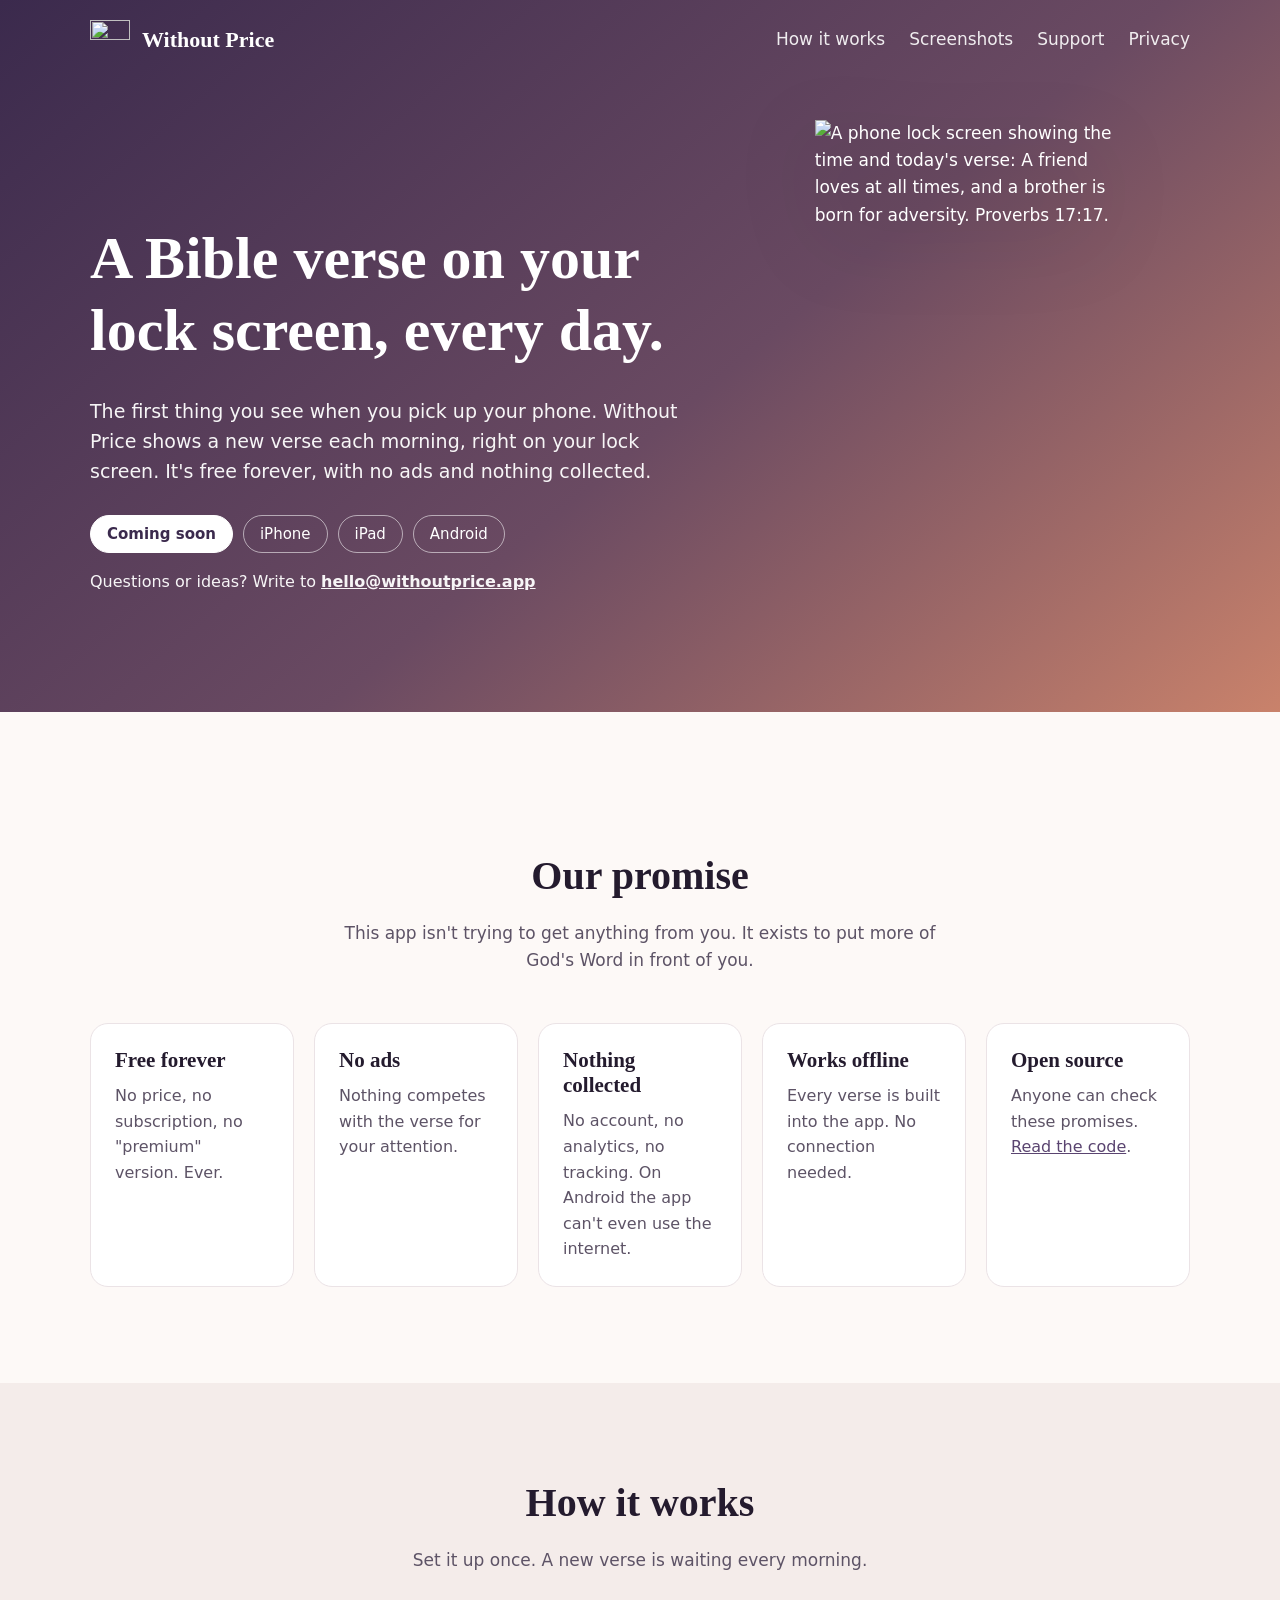
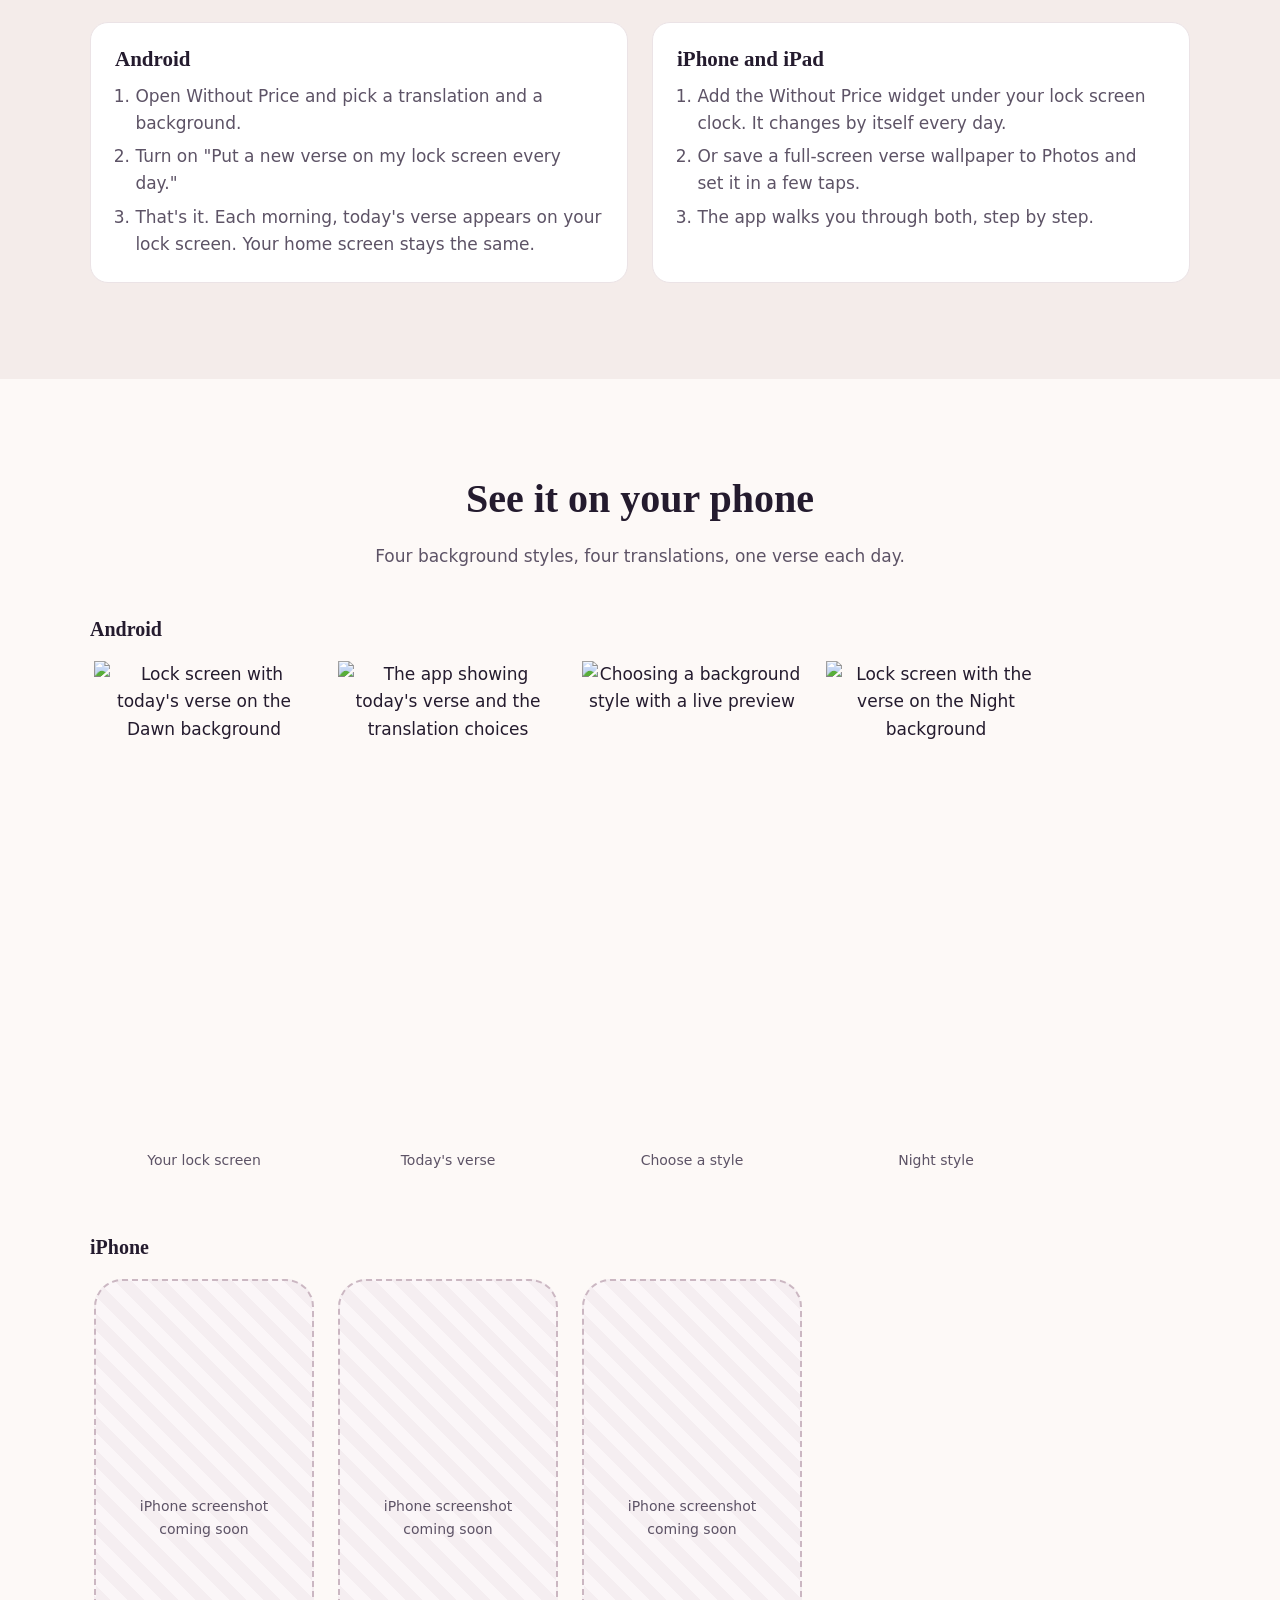
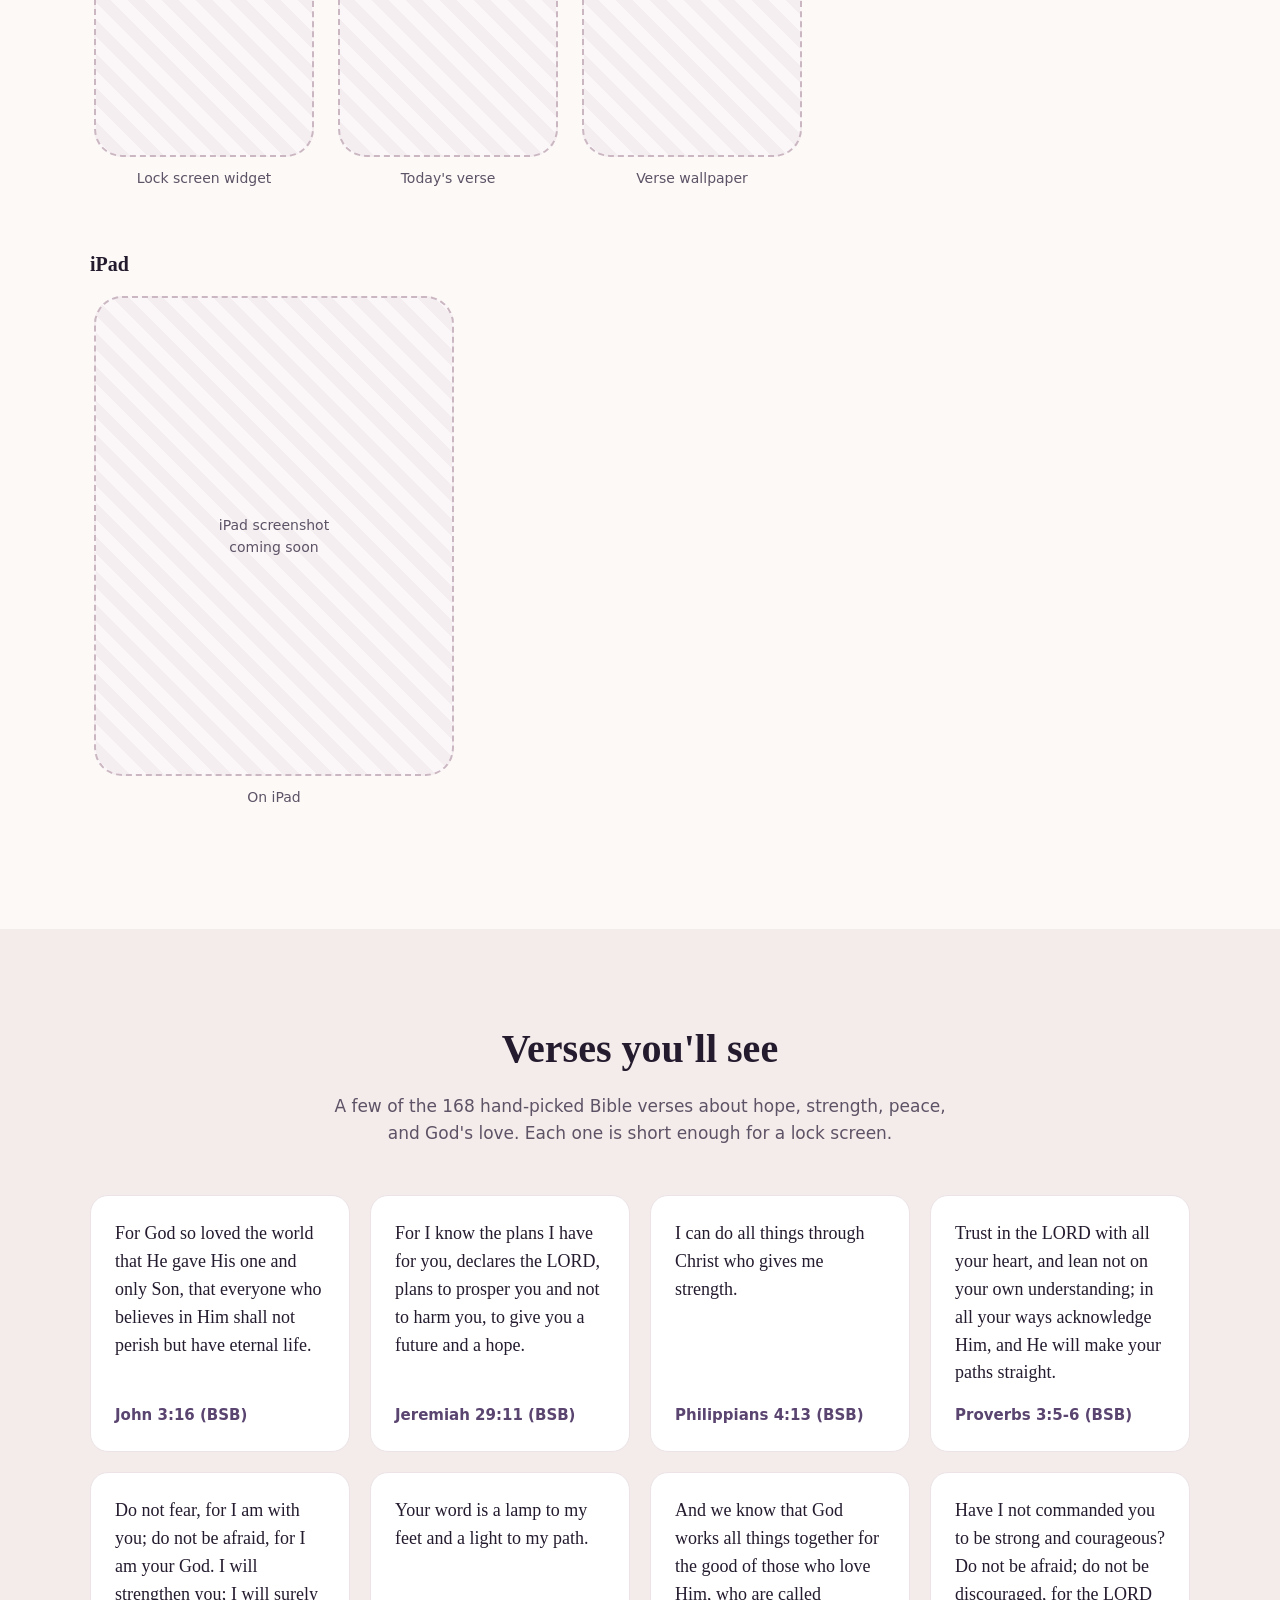
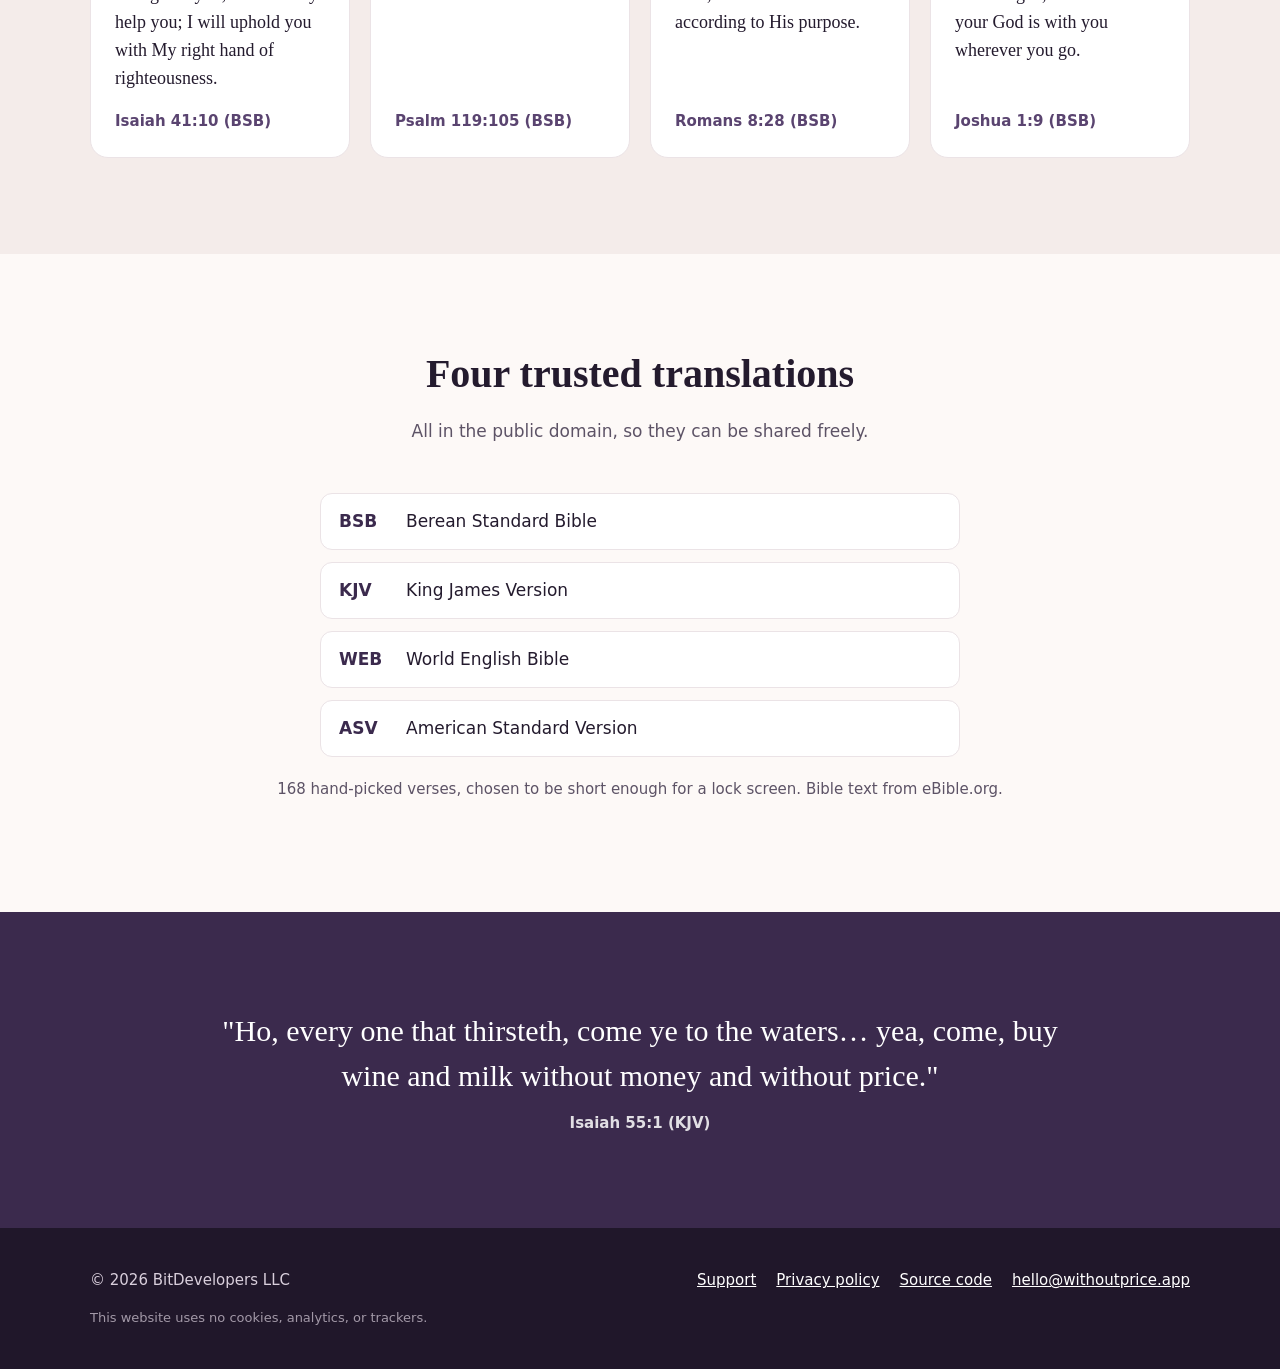
==== website/index.html @ 8daf0c1c "Improve website SEO - Search-focused titles and descriptions, Open Graph and Twitter tags on every p" ====
<!doctype html>
<html lang="en">
<head>
  <meta charset="utf-8">
  <meta name="viewport" content="width=device-width, initial-scale=1">
  <title>Daily Bible Verse on Your Lock Screen | Without Price</title>
  <meta name="description" content="A new Bible verse on your iPhone, iPad or Android lock screen every day. Verse widget and wallpaper in KJV, BSB, WEB and ASV. Free, no ads, no tracking.">
  <link rel="canonical" href="https://withoutprice.app/">
  <meta name="theme-color" content="#3b2a4d">

  <!-- Link previews in messages and social media -->
  <meta property="og:type" content="website">
  <meta property="og:site_name" content="Without Price">
  <meta property="og:locale" content="en_US">
  <meta property="og:url" content="https://withoutprice.app/">
  <meta property="og:title" content="Without Price: a daily Bible verse on your lock screen">
  <meta property="og:description" content="A Bible verse on your lock screen, every day. Free forever. No ads. Nothing collected. Coming soon to iPhone, iPad and Android.">
  <meta property="og:image" content="https://withoutprice.app/assets/img/social-card.png">
  <meta property="og:image:width" content="1200">
  <meta property="og:image:height" content="630">
  <meta name="twitter:card" content="summary_large_image">
  <meta name="twitter:title" content="Without Price: a daily Bible verse on your lock screen">
  <meta name="twitter:description" content="A new Bible verse on your lock screen every day. Free forever, no ads, nothing collected. Coming soon to iPhone, iPad and Android.">
  <meta name="twitter:image" content="https://withoutprice.app/assets/img/social-card.png">

  <link rel="icon" href="assets/img/favicon.ico" sizes="any">
  <link rel="icon" href="assets/img/favicon-32.png" type="image/png" sizes="32x32">
  <link rel="apple-touch-icon" href="assets/img/apple-touch-icon.png">
  <link rel="stylesheet" href="assets/css/style.css">
  <!-- Structured data for search engines. It is data, not code, so the strict CSP allows it. -->
  <script type="application/ld+json">
[
  {
    "@context": "https://schema.org",
    "@type": "MobileApplication",
    "name": "Without Price",
    "alternateName": "Without Price: Daily Bible Verse Lock Screen",
    "url": "https://withoutprice.app/",
    "description": "Without Price puts a new Bible verse on your lock screen every day: a lock screen widget on iPhone and iPad, and an automatic daily lock screen wallpaper on Android. Four public-domain translations (BSB, KJV, WEB, ASV). Free forever, with no ads and no data collected.",
    "applicationCategory": "LifestyleApplication",
    "operatingSystem": "iOS 17, iPadOS 17, Android 7.0 or later",
    "inLanguage": "en",
    "isAccessibleForFree": true,
    "offers": {
      "@type": "Offer",
      "price": "0",
      "priceCurrency": "USD"
    },
    "image": "https://withoutprice.app/assets/img/icon-512.png",
    "screenshot": [
      "https://withoutprice.app/assets/img/android-lock-screen.png",
      "https://withoutprice.app/assets/img/android-home.png",
      "https://withoutprice.app/assets/img/android-styles.png",
      "https://withoutprice.app/assets/img/android-lock-screen-night.png"
    ],
    "publisher": {
      "@type": "Organization",
      "name": "BitDevelopers LLC",
      "url": "https://bitdevelopers.com"
    },
    "license": "https://www.gnu.org/licenses/gpl-3.0.html"
  },
  {
    "@context": "https://schema.org",
    "@type": "WebSite",
    "name": "Without Price",
    "url": "https://withoutprice.app/",
    "publisher": {
      "@type": "Organization",
      "name": "BitDevelopers LLC",
      "url": "https://bitdevelopers.com",
      "email": "hello@withoutprice.app",
      "logo": "https://withoutprice.app/assets/img/icon-512.png"
    }
  }
]
  </script>
</head>
<body>
  <a class="skip-link" href="#main">Skip to content</a>

  <header class="site-header">
    <div class="container">
      <a class="brand" href="./">
        <img src="assets/img/logo-white.png" alt="" width="40" height="40">
        Without Price
      </a>
      <nav class="site-nav" aria-label="Main">
        <a href="#how">How it works</a>
        <a href="#screens">Screenshots</a>
        <a href="support.html">Support</a>
        <a href="privacy.html">Privacy</a>
      </nav>
    </div>
  </header>

  <main id="main">
    <section class="hero" aria-labelledby="hero-title">
      <div class="container">
        <div>
          <h1 id="hero-title">A Bible verse on your lock screen, every day.</h1>
          <p>
            The first thing you see when you pick up your phone. Without Price shows a new verse
            each morning, right on your lock screen. It's free forever, with no ads and nothing collected.
          </p>
          <ul class="coming-soon" aria-label="Availability">
            <li>Coming soon</li>
            <li>iPhone</li>
            <li>iPad</li>
            <li>Android</li>
          </ul>
          <p class="notify">
            Questions or ideas? Write to <a href="mailto:hello@withoutprice.app">hello@withoutprice.app</a>
          </p>
        </div>
        <img class="hero-phone" src="assets/img/android-lock-screen.png" width="414" height="900"
             alt="A phone lock screen showing the time and today's verse: A friend loves at all times, and a brother is born for adversity. Proverbs 17:17.">
      </div>
    </section>

    <section class="promise" aria-labelledby="promise-title">
      <div class="container">
        <div class="section-title">
          <h2 id="promise-title">Our promise</h2>
          <p>This app isn't trying to get anything from you. It exists to put more of God's Word in front of you.</p>
        </div>
        <div class="cards">
          <div class="card">
            <h3>Free forever</h3>
            <p>No price, no subscription, no "premium" version. Ever.</p>
          </div>
          <div class="card">
            <h3>No ads</h3>
            <p>Nothing competes with the verse for your attention.</p>
          </div>
          <div class="card">
            <h3>Nothing collected</h3>
            <p>No account, no analytics, no tracking. On Android the app can't even use the internet.</p>
          </div>
          <div class="card">
            <h3>Works offline</h3>
            <p>Every verse is built into the app. No connection needed.</p>
          </div>
          <div class="card">
            <h3>Open source</h3>
            <p>Anyone can check these promises. <a href="https://github.com/BitDevelopersLLC/BibleVerseMobileApp">Read the code</a>.</p>
          </div>
        </div>
      </div>
    </section>

    <section class="how" id="how" aria-labelledby="how-title">
      <div class="container">
        <div class="section-title">
          <h2 id="how-title">How it works</h2>
          <p>Set it up once. A new verse is waiting every morning.</p>
        </div>
        <div class="columns">
          <div class="card">
            <h3>Android</h3>
            <ol>
              <li>Open Without Price and pick a translation and a background.</li>
              <li>Turn on "Put a new verse on my lock screen every day."</li>
              <li>That's it. Each morning, today's verse appears on your lock screen. Your home screen stays the same.</li>
            </ol>
          </div>
          <div class="card">
            <h3>iPhone and iPad</h3>
            <ol>
              <li>Add the Without Price widget under your lock screen clock. It changes by itself every day.</li>
              <li>Or save a full-screen verse wallpaper to Photos and set it in a few taps.</li>
              <li>The app walks you through both, step by step.</li>
            </ol>
          </div>
        </div>
      </div>
    </section>

    <section id="screens" aria-labelledby="screens-title">
      <div class="container">
        <div class="section-title">
          <h2 id="screens-title">See it on your phone</h2>
          <p>Four background styles, four translations, one verse each day.</p>
        </div>

        <p class="platform-label">Android</p>
        <div class="gallery">
          <figure>
            <img src="assets/img/android-lock-screen.png" width="414" height="900" loading="lazy"
                 alt="Lock screen with today's verse on the Dawn background">
            <figcaption>Your lock screen</figcaption>
          </figure>
          <figure>
            <img src="assets/img/android-home.png" width="414" height="900" loading="lazy"
                 alt="The app showing today's verse and the translation choices">
            <figcaption>Today's verse</figcaption>
          </figure>
          <figure>
            <img src="assets/img/android-styles.png" width="414" height="900" loading="lazy"
                 alt="Choosing a background style with a live preview">
            <figcaption>Choose a style</figcaption>
          </figure>
          <figure>
            <img src="assets/img/android-lock-screen-night.png" width="414" height="900" loading="lazy"
                 alt="Lock screen with the verse on the Night background">
            <figcaption>Night style</figcaption>
          </figure>
        </div>

        <p class="platform-label">iPhone</p>
        <div class="gallery">
          <!-- Replace with: <img src="assets/img/iphone-lock-widget.png" alt="iPhone lock screen with the Without Price widget under the clock" loading="lazy"> -->
          <figure>
            <div class="placeholder phone">iPhone screenshot<br>coming soon</div>
            <figcaption>Lock screen widget</figcaption>
          </figure>
          <!-- Replace with: <img src="assets/img/iphone-home.png" alt="The app on iPhone showing today's verse" loading="lazy"> -->
          <figure>
            <div class="placeholder phone">iPhone screenshot<br>coming soon</div>
            <figcaption>Today's verse</figcaption>
          </figure>
          <!-- Replace with: <img src="assets/img/iphone-wallpaper.png" alt="iPhone lock screen with a full-screen verse wallpaper" loading="lazy"> -->
          <figure>
            <div class="placeholder phone">iPhone screenshot<br>coming soon</div>
            <figcaption>Verse wallpaper</figcaption>
          </figure>
        </div>

        <p class="platform-label">iPad</p>
        <div class="gallery">
          <!-- Replace with: <img src="assets/img/ipad-lock-screen.png" alt="iPad lock screen with today's verse" loading="lazy"> -->
          <figure>
            <div class="placeholder tablet">iPad screenshot<br>coming soon</div>
            <figcaption>On iPad</figcaption>
          </figure>
        </div>
      </div>
    </section>

    <section class="samples" aria-labelledby="samples-title">
      <div class="container">
        <div class="section-title">
          <h2 id="samples-title">Verses you'll see</h2>
          <p>A few of the 168 hand-picked Bible verses about hope, strength, peace, and God's love. Each one is short enough for a lock screen.</p>
        </div>
        <div class="verse-grid">
          <figure class="verse-card">
            <blockquote>For God so loved the world that He gave His one and only Son, that everyone who believes in Him shall not perish but have eternal life.</blockquote>
            <figcaption>John 3:16 (BSB)</figcaption>
          </figure>
          <figure class="verse-card">
            <blockquote>For I know the plans I have for you, declares the LORD, plans to prosper you and not to harm you, to give you a future and a hope.</blockquote>
            <figcaption>Jeremiah 29:11 (BSB)</figcaption>
          </figure>
          <figure class="verse-card">
            <blockquote>I can do all things through Christ who gives me strength.</blockquote>
            <figcaption>Philippians 4:13 (BSB)</figcaption>
          </figure>
          <figure class="verse-card">
            <blockquote>Trust in the LORD with all your heart, and lean not on your own understanding; in all your ways acknowledge Him, and He will make your paths straight.</blockquote>
            <figcaption>Proverbs 3:5-6 (BSB)</figcaption>
          </figure>
          <figure class="verse-card">
            <blockquote>Do not fear, for I am with you; do not be afraid, for I am your God. I will strengthen you; I will surely help you; I will uphold you with My right hand of righteousness.</blockquote>
            <figcaption>Isaiah 41:10 (BSB)</figcaption>
          </figure>
          <figure class="verse-card">
            <blockquote>Your word is a lamp to my feet and a light to my path.</blockquote>
            <figcaption>Psalm 119:105 (BSB)</figcaption>
          </figure>
          <figure class="verse-card">
            <blockquote>And we know that God works all things together for the good of those who love Him, who are called according to His purpose.</blockquote>
            <figcaption>Romans 8:28 (BSB)</figcaption>
          </figure>
          <figure class="verse-card">
            <blockquote>Have I not commanded you to be strong and courageous? Do not be afraid; do not be discouraged, for the LORD your God is with you wherever you go.</blockquote>
            <figcaption>Joshua 1:9 (BSB)</figcaption>
          </figure>
        </div>
      </div>
    </section>

    <section class="translations" aria-labelledby="translations-title">
      <div class="container">
        <div class="section-title">
          <h2 id="translations-title">Four trusted translations</h2>
          <p>All in the public domain, so they can be shared freely.</p>
        </div>
        <ul>
          <li><span class="code">BSB</span> Berean Standard Bible</li>
          <li><span class="code">KJV</span> King James Version</li>
          <li><span class="code">WEB</span> World English Bible</li>
          <li><span class="code">ASV</span> American Standard Version</li>
        </ul>
        <p class="note">168 hand-picked verses, chosen to be short enough for a lock screen. Bible text from eBible.org.</p>
      </div>
    </section>

    <section class="verse" aria-label="Isaiah 55:1">
      <div class="container">
        <blockquote>
          "Ho, every one that thirsteth, come ye to the waters&hellip; yea, come, buy wine and milk
          without money and without price."
          <cite>Isaiah 55:1 (KJV)</cite>
        </blockquote>
      </div>
    </section>
  </main>

  <footer class="site-footer">
    <div class="container">
      <span>&copy; 2026 BitDevelopers LLC</span>
      <nav aria-label="Footer">
        <a href="support.html">Support</a>
        <a href="privacy.html">Privacy policy</a>
        <a href="https://github.com/BitDevelopersLLC/BibleVerseMobileApp">Source code</a>
        <a href="mailto:hello@withoutprice.app">hello@withoutprice.app</a>
      </nav>
      <p class="small">This website uses no cookies, analytics, or trackers.</p>
    </div>
  </footer>
</body>
</html>
---- website/assets/css/style.css ----
/* Without Price website. No external fonts, scripts, cookies, or trackers. */

:root {
  --purple: #3b2a4d;
  --purple-soft: #5a4470;
  --peach: #c9826b;
  --ink: #241b2e;
  --muted: #5d5366;
  --paper: #fdf9f7;
  --card: #ffffff;
  --line: #ebe3e6;
  --serif: Georgia, "Times New Roman", serif;
  --sans: system-ui, -apple-system, "Segoe UI", Roboto, "Helvetica Neue", Arial, sans-serif;
  --radius: 18px;
  --max: 1100px;
}

*,
*::before,
*::after {
  box-sizing: border-box;
}

html {
  scroll-behavior: smooth;
}

body {
  margin: 0;
  background: var(--paper);
  color: var(--ink);
  font: 17px/1.6 var(--sans);
  -webkit-font-smoothing: antialiased;
}

img {
  max-width: 100%;
  height: auto;
  display: block;
}

a {
  color: var(--purple-soft);
}

h1,
h2,
h3 {
  font-family: var(--serif);
  line-height: 1.2;
  margin: 0 0 0.5em;
}

.container {
  width: min(100% - 32px, var(--max));
  margin-inline: auto;
}

.skip-link {
  position: absolute;
  left: -999px;
}

.skip-link:focus {
  left: 16px;
  top: 16px;
  background: #fff;
  padding: 8px 12px;
  z-index: 10;
}

/* Header */

.site-header {
  position: absolute;
  inset: 0 0 auto;
  z-index: 2;
}

.site-header .container {
  display: flex;
  align-items: center;
  justify-content: space-between;
  padding-block: 20px;
}

.brand {
  display: flex;
  align-items: center;
  gap: 12px;
  color: #fff;
  text-decoration: none;
  font: 700 22px var(--serif);
}

.brand img {
  width: 40px;
}

.site-nav {
  display: flex;
  gap: 24px;
}

.site-nav a {
  color: #fff;
  text-decoration: none;
  font-weight: 500;
  opacity: 0.9;
}

.site-nav a:hover {
  opacity: 1;
  text-decoration: underline;
}

/* Pages with a light header (privacy) */

.site-header.light {
  position: static;
  background: var(--purple);
}

/* Hero */

.hero {
  background: linear-gradient(140deg, var(--purple) 0%, #6a4a62 55%, var(--peach) 100%);
  color: #fff;
  padding: 120px 0 0;
  overflow: hidden;
}

.hero .container {
  display: grid;
  gap: 40px;
  align-items: center;
}

.hero h1 {
  font-size: clamp(36px, 6vw, 60px);
}

.hero p {
  font-size: 19px;
  max-width: 34em;
  opacity: 0.95;
}

.coming-soon {
  display: flex;
  flex-wrap: wrap;
  gap: 10px;
  margin: 28px 0 12px;
  padding: 0;
  list-style: none;
}

.coming-soon li {
  border: 1px solid rgba(255, 255, 255, 0.55);
  border-radius: 999px;
  padding: 6px 16px;
  font-size: 15px;
}

.coming-soon li:first-child {
  background: #fff;
  color: var(--purple);
  border-color: #fff;
  font-weight: 700;
}

.hero .notify {
  font-size: 16px;
}

.hero .notify a {
  color: #fff;
  font-weight: 600;
}

.hero-phone {
  justify-self: center;
  width: min(300px, 70vw);
  margin-bottom: -60px;
  filter: drop-shadow(0 24px 40px rgba(0, 0, 0, 0.35));
}

/* Sections */

section {
  padding: 96px 0;
}

.section-title {
  text-align: center;
  margin-bottom: 48px;
}

.section-title h2 {
  font-size: clamp(28px, 4vw, 40px);
}

.section-title p {
  color: var(--muted);
  max-width: 36em;
  margin: 0 auto;
}

.promise {
  padding-top: 140px;
}

.cards {
  display: grid;
  gap: 20px;
  grid-template-columns: repeat(auto-fit, minmax(190px, 1fr));
}

.card {
  background: var(--card);
  border: 1px solid var(--line);
  border-radius: var(--radius);
  padding: 24px;
}

.card h3 {
  font-size: 21px;
}

.card p {
  margin: 0;
  color: var(--muted);
  font-size: 16px;
}

.how {
  background: #f4ecea;
}

.how .columns {
  display: grid;
  gap: 24px;
}

.how .card ol {
  margin: 0;
  padding-left: 1.2em;
  color: var(--muted);
}

.how .card li + li {
  margin-top: 6px;
}

/* Screenshots */

.gallery {
  display: flex;
  gap: 24px;
  overflow-x: auto;
  padding: 8px 4px 24px;
  scroll-snap-type: x mandatory;
}

.gallery figure {
  flex: 0 0 auto;
  margin: 0;
  scroll-snap-align: center;
  text-align: center;
}

.gallery img,
.placeholder.phone {
  width: 220px;
}

.gallery figcaption {
  margin-top: 10px;
  font-size: 14px;
  color: var(--muted);
}

.platform-label {
  font: 700 20px var(--serif);
  margin: 40px 0 12px;
}

/* Placeholders for iPhone and iPad screenshots that don't exist yet.
   Replace each .placeholder with <img src="assets/img/<file>" alt="..."> when the
   screenshot is ready. The file names are in the HTML comments. */

.placeholder {
  display: flex;
  align-items: center;
  justify-content: center;
  text-align: center;
  padding: 16px;
  border: 2px dashed #cbb7c2;
  border-radius: 28px;
  background: repeating-linear-gradient(45deg, #fbf6f8, #fbf6f8 12px, #f5eef1 12px, #f5eef1 24px);
  color: var(--muted);
  font-size: 14px;
}

.placeholder.phone {
  aspect-ratio: 1320 / 2868;
}

.placeholder.tablet {
  width: 360px;
  aspect-ratio: 2064 / 2752;
}

/* Verse samples */

.samples {
  background: #f4ecea;
}

.verse-grid {
  display: grid;
  gap: 20px;
  grid-template-columns: repeat(auto-fit, minmax(240px, 1fr));
}

.verse-card {
  margin: 0;
  background: var(--card);
  border: 1px solid var(--line);
  border-radius: var(--radius);
  padding: 24px;
  display: flex;
  flex-direction: column;
  justify-content: space-between;
}

.verse-card blockquote {
  margin: 0 0 16px;
  font: 18px/1.55 var(--serif);
}

.verse-card figcaption {
  font-weight: 600;
  font-size: 15px;
  color: var(--purple-soft);
}

/* Translations */

.translations ul {
  list-style: none;
  padding: 0;
  margin: 0 auto;
  max-width: 640px;
  display: grid;
  gap: 12px;
}

.translations li {
  display: flex;
  gap: 16px;
  align-items: baseline;
  background: var(--card);
  border: 1px solid var(--line);
  border-radius: 12px;
  padding: 14px 18px;
}

.translations .code {
  font-weight: 700;
  color: var(--purple);
  min-width: 3em;
}

.translations .note {
  text-align: center;
  color: var(--muted);
  font-size: 15px;
  margin-top: 20px;
}

/* Verse */

.verse {
  background: var(--purple);
  color: #fff;
  text-align: center;
}

.verse blockquote {
  margin: 0 auto;
  max-width: 30em;
  font: 400 clamp(22px, 3vw, 30px)/1.5 var(--serif);
}

.verse cite {
  display: block;
  margin-top: 16px;
  font: 600 15px var(--sans);
  font-style: normal;
  opacity: 0.85;
}

/* Prose pages (privacy) */

.prose {
  max-width: 760px;
  padding-block: 56px 80px;
}

.prose h1 {
  font-size: 40px;
}

.prose h2 {
  font-size: 24px;
  margin-top: 1.6em;
}

.prose table {
  width: 100%;
  border-collapse: collapse;
  margin: 12px 0 20px;
  font-size: 16px;
}

.prose th,
.prose td {
  text-align: left;
  vertical-align: top;
  padding: 10px 12px;
  border-bottom: 1px solid var(--line);
}

.prose code {
  font-size: 14px;
  background: #f1eaed;
  padding: 2px 6px;
  border-radius: 6px;
}

.lead {
  font-size: 21px;
  font-weight: 600;
}

/* Support page: expandable questions (no JavaScript) */

.contact-box {
  background: #f4ecea;
  border-radius: 12px;
  padding: 14px 18px;
}

details {
  background: var(--card);
  border: 1px solid var(--line);
  border-radius: 12px;
  margin: 10px 0;
  padding: 0 18px;
}

details[open] {
  padding-bottom: 6px;
}

summary {
  cursor: pointer;
  padding: 14px 0;
  font-weight: 600;
  list-style: none;
  display: flex;
  justify-content: space-between;
  gap: 16px;
}

summary::-webkit-details-marker {
  display: none;
}

summary::after {
  content: "+";
  font-weight: 400;
  font-size: 22px;
  line-height: 1;
  color: var(--purple-soft);
}

details[open] summary::after {
  content: "2";
}

summary:focus-visible {
  outline: 2px solid var(--purple-soft);
  outline-offset: 4px;
}

details ol,
details ul {
  padding-left: 1.3em;
}

details li + li {
  margin-top: 6px;
}

/* Footer */

.site-footer {
  background: #20172a;
  color: #d9cfdc;
  padding: 40px 0;
  font-size: 15px;
}

.site-footer .container {
  display: flex;
  flex-wrap: wrap;
  gap: 16px 32px;
  justify-content: space-between;
}

.site-footer a {
  color: #fff;
}

.site-footer nav {
  display: flex;
  flex-wrap: wrap;
  gap: 20px;
}

.site-footer .small {
  width: 100%;
  margin: 0;
  opacity: 0.7;
  font-size: 13px;
}

/* Larger screens */

@media (min-width: 860px) {
  .hero .container {
    grid-template-columns: 1.15fr 0.85fr;
  }

  .how .columns {
    grid-template-columns: 1fr 1fr;
  }
}

/* Phones */

@media (max-width: 600px) {
  .site-nav {
    display: none;
  }

  section {
    padding: 64px 0;
  }

  .promise {
    padding-top: 110px;
  }

  .gallery img,
  .placeholder.phone {
    width: 180px;
  }

  .placeholder.tablet {
    width: 280px;
  }
}

@media (prefers-reduced-motion: reduce) {
  html {
    scroll-behavior: auto;
  }
}
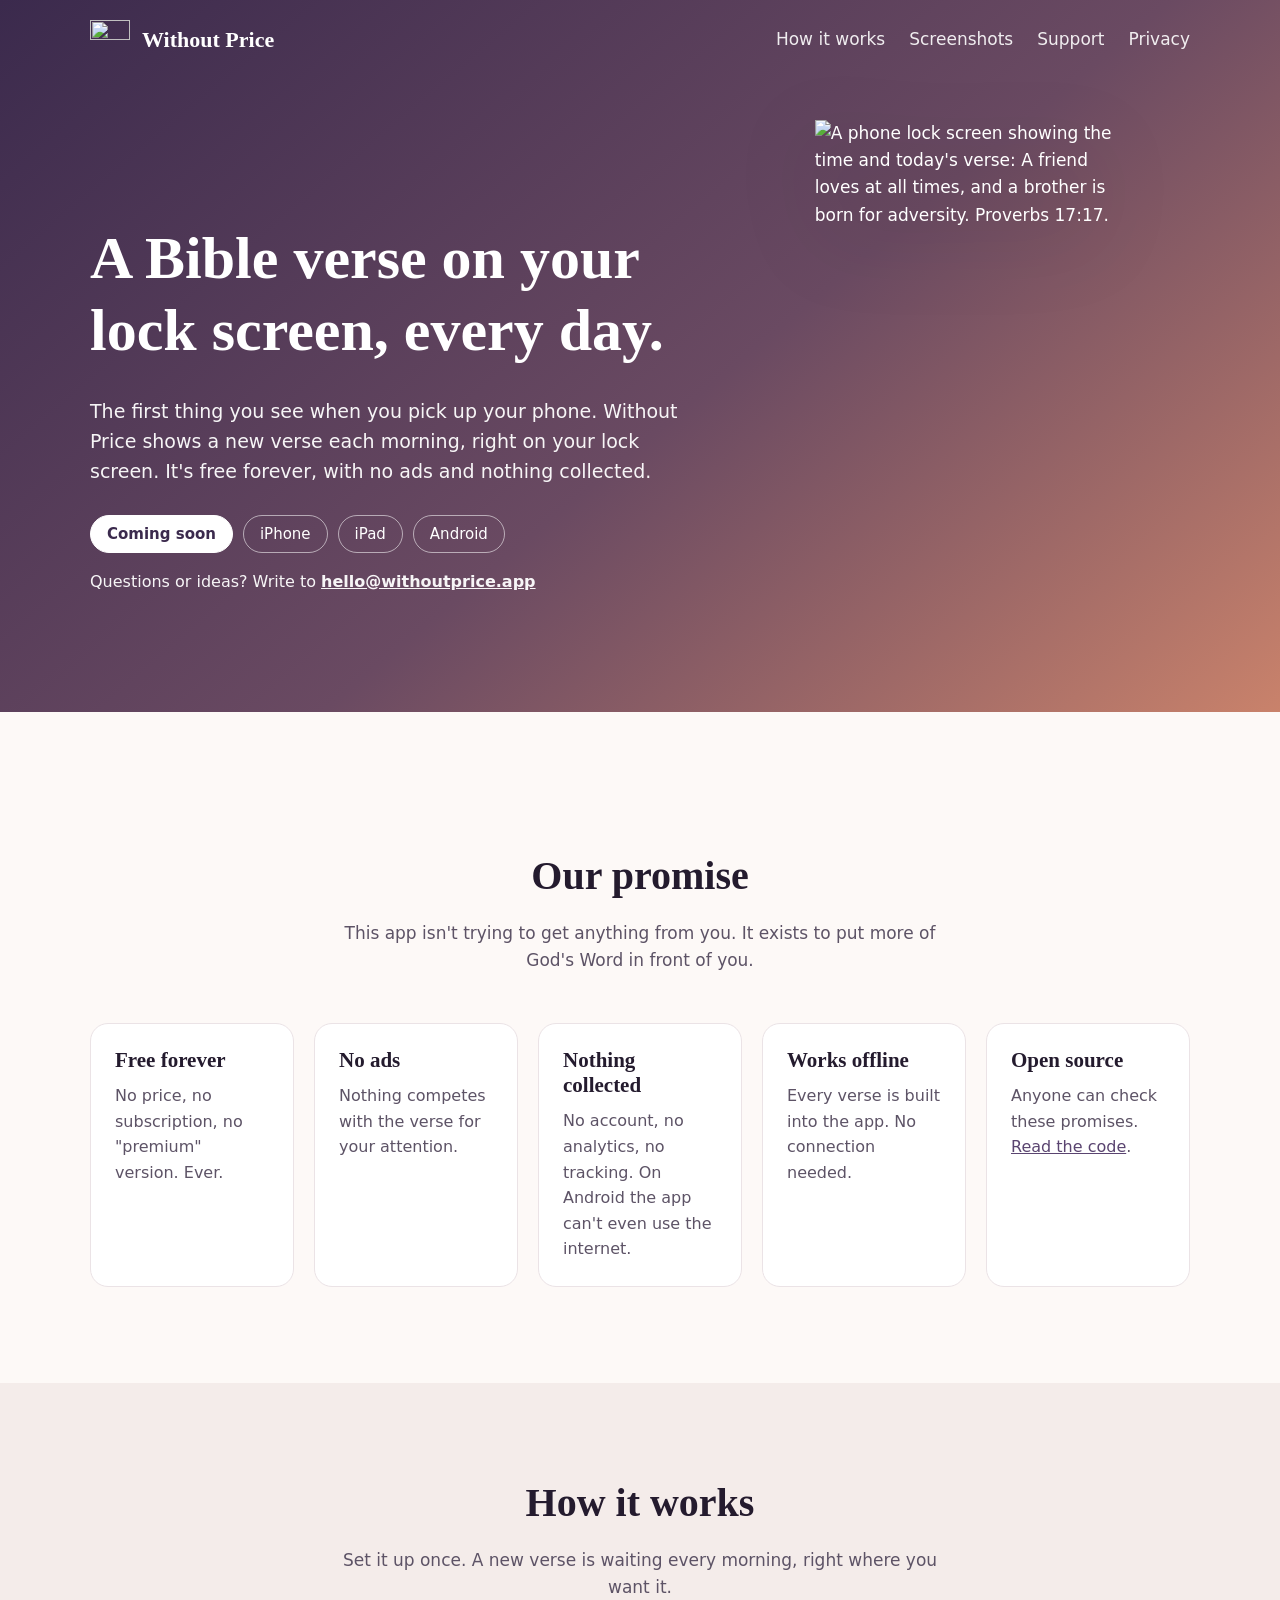
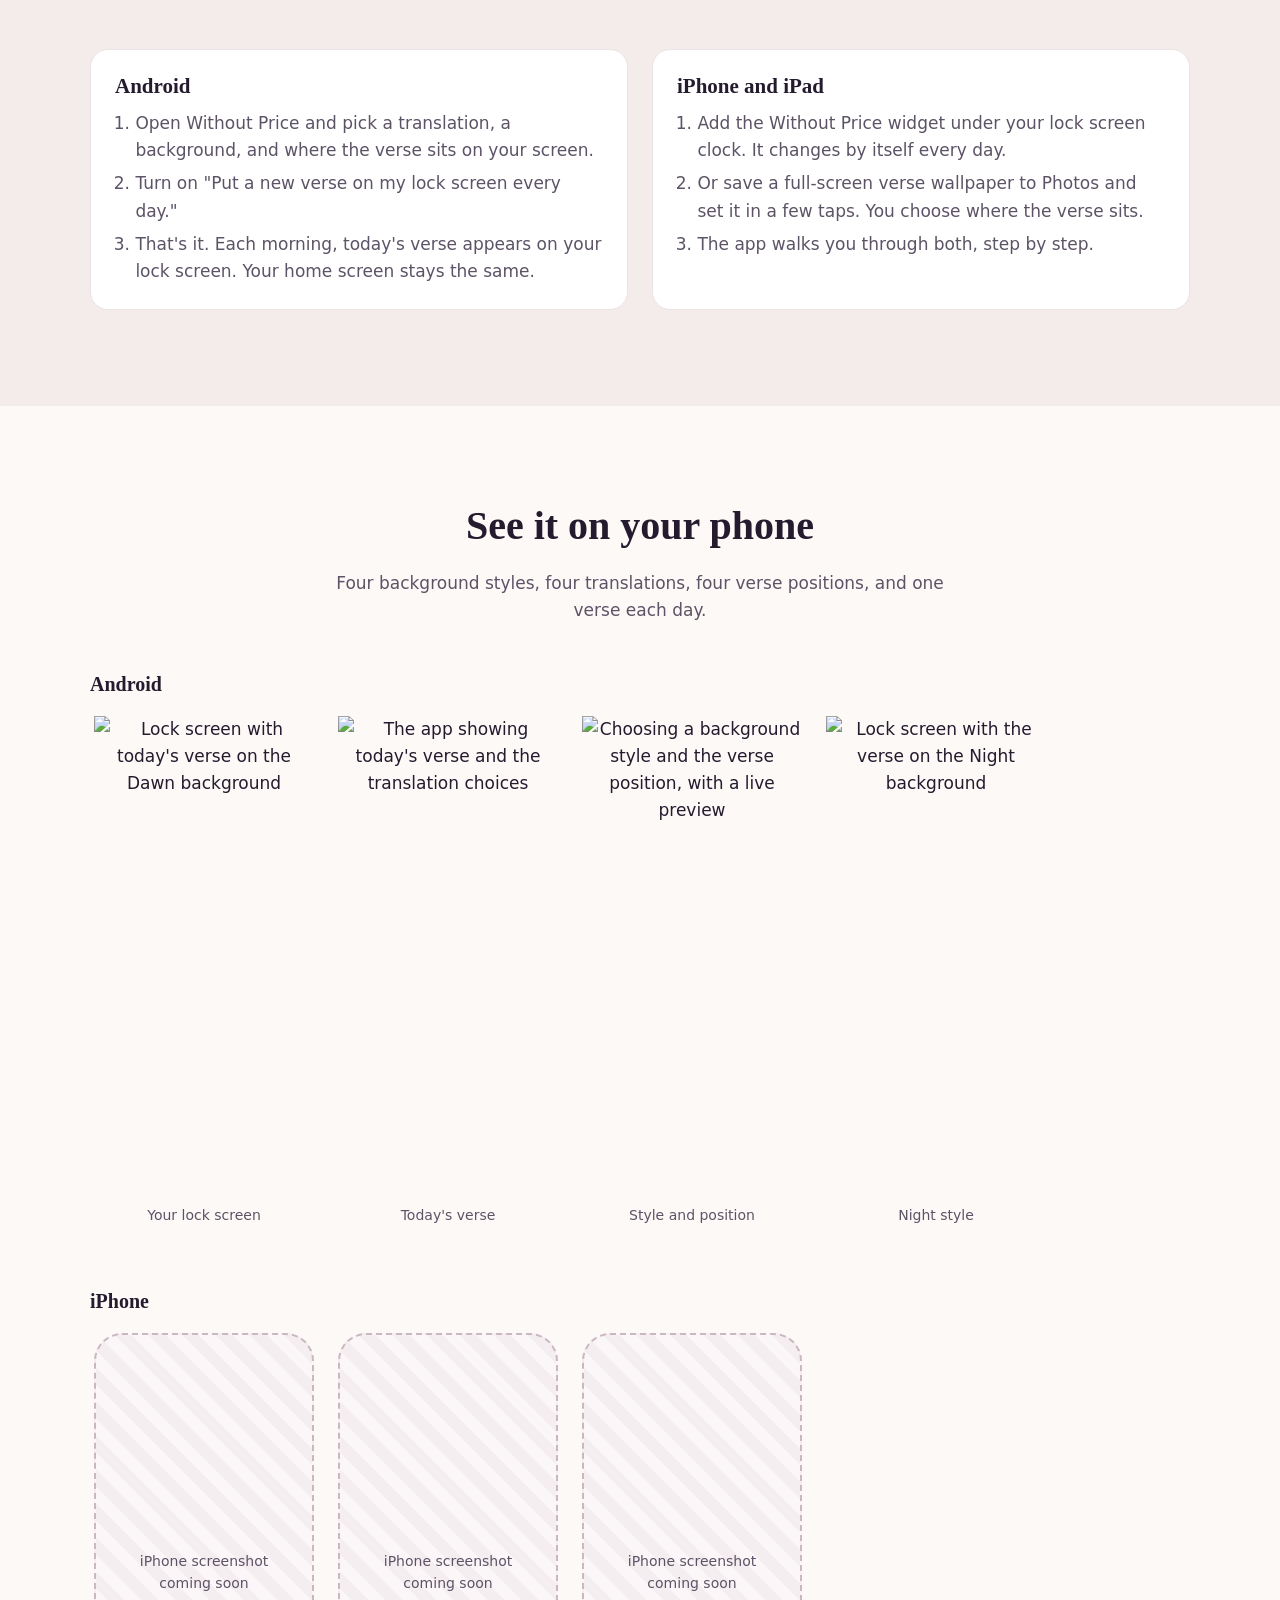
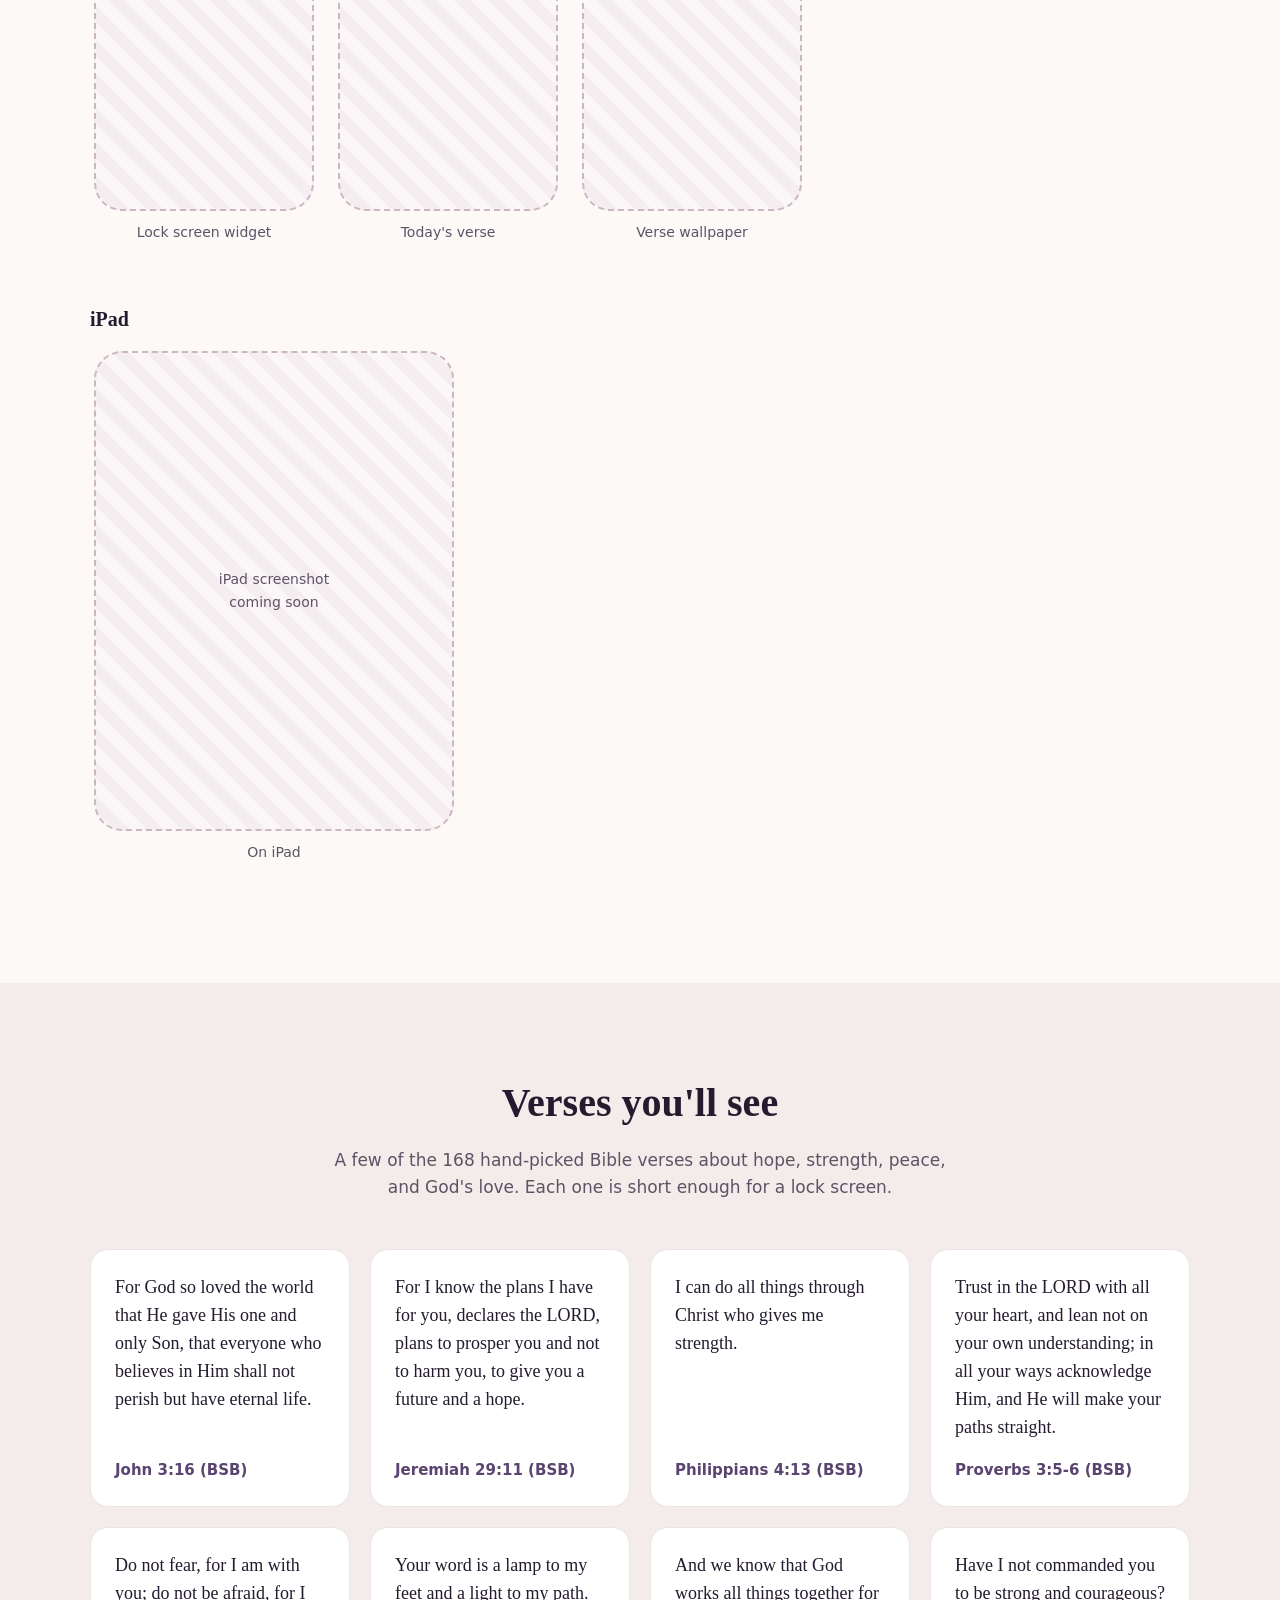
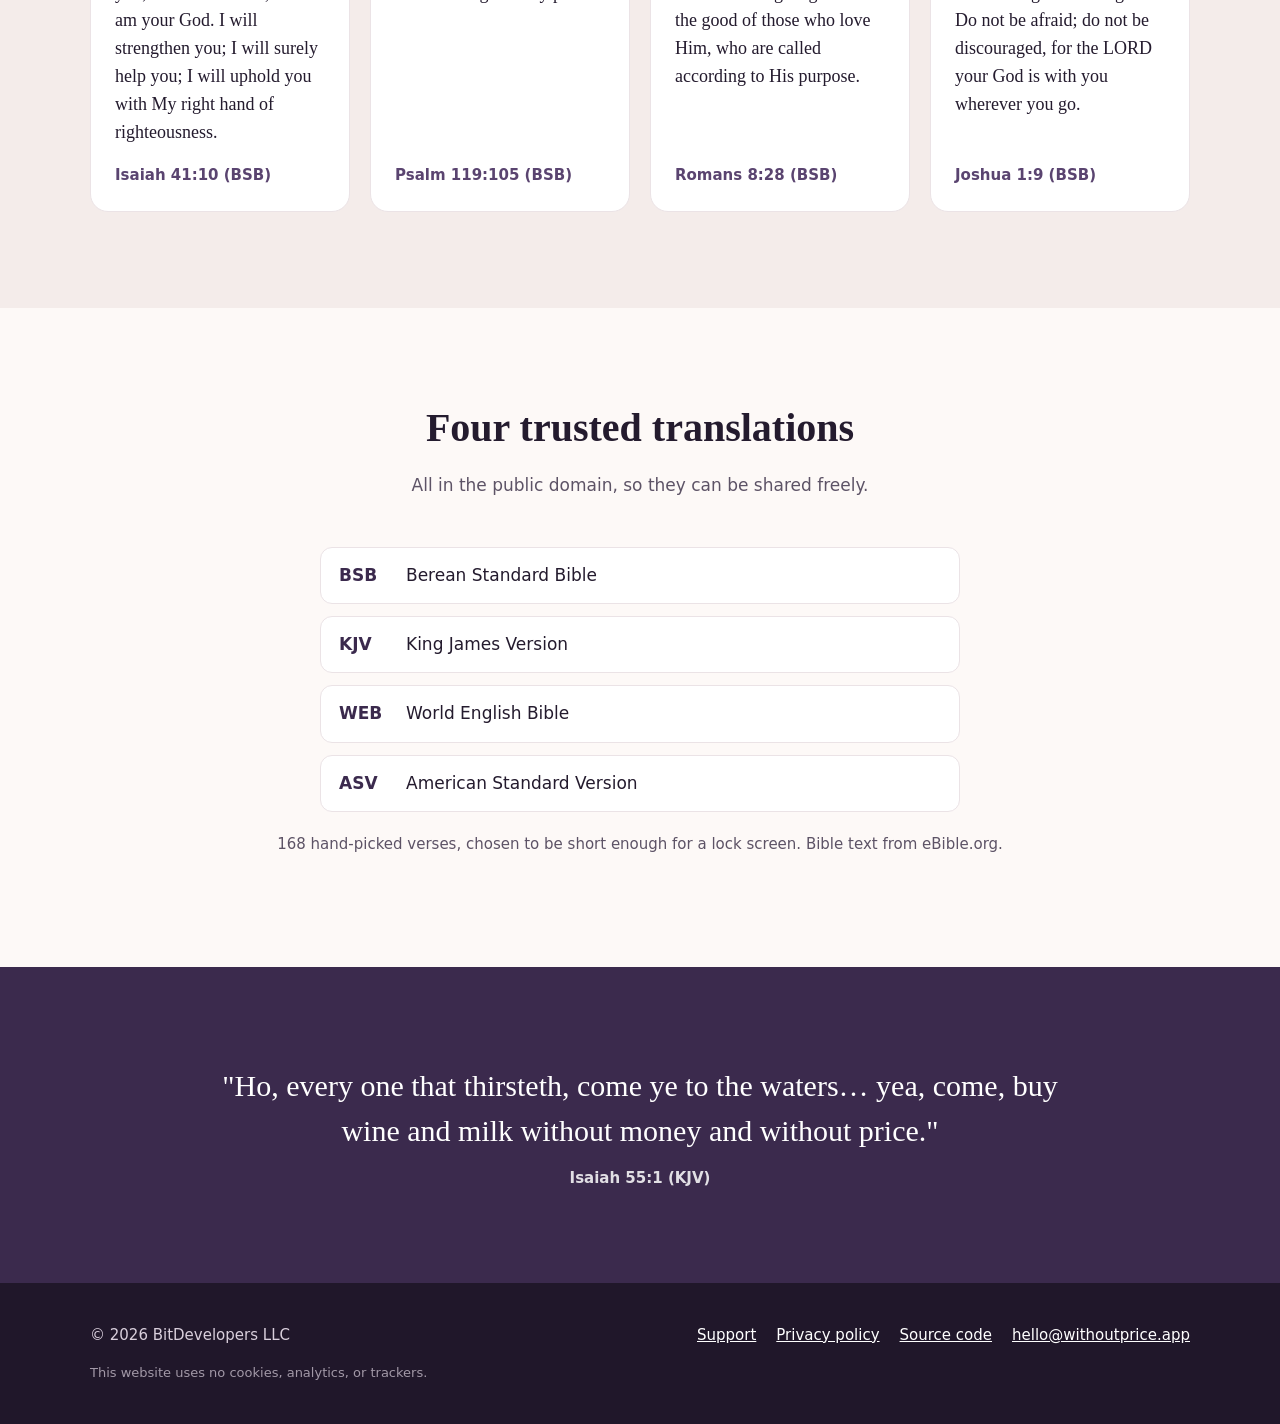
==== commit e910900a: "Website: describe the verse position setting; refresh screenshot captions and feature graphic layout" ====
--- a/website/index.html
+++ b/website/index.html
@@ -36,7 +36,7 @@
     "name": "Without Price",
     "alternateName": "Without Price: Daily Bible Verse Lock Screen",
     "url": "https://withoutprice.app/",
-    "description": "Without Price puts a new Bible verse on your lock screen every day: a lock screen widget on iPhone and iPad, and an automatic daily lock screen wallpaper on Android. Four public-domain translations (BSB, KJV, WEB, ASV). Free forever, with no ads and no data collected.",
+    "description": "Without Price puts a new Bible verse on your lock screen every day: a lock screen widget on iPhone and iPad, and an automatic daily lock screen wallpaper on Android. You choose where the verse sits. Four public-domain translations (BSB, KJV, WEB, ASV). Free forever, with no ads and no data collected.",
     "applicationCategory": "LifestyleApplication",
     "operatingSystem": "iOS 17, iPadOS 17, Android 7.0 or later",
     "inLanguage": "en",
@@ -87,7 +87,7 @@
       </a>
       <nav class="site-nav" aria-label="Main">
         <a href="#how">How it works</a>
-        <a href="#screens">Screenshots</a>
+        <a class="nav-optional" href="#screens">Screenshots</a>
         <a href="support.html">Support</a>
         <a href="privacy.html">Privacy</a>
       </nav>
@@ -153,13 +153,13 @@
       <div class="container">
         <div class="section-title">
           <h2 id="how-title">How it works</h2>
-          <p>Set it up once. A new verse is waiting every morning.</p>
+          <p>Set it up once. A new verse is waiting every morning, right where you want it.</p>
         </div>
         <div class="columns">
           <div class="card">
             <h3>Android</h3>
             <ol>
-              <li>Open Without Price and pick a translation and a background.</li>
+              <li>Open Without Price and pick a translation, a background, and where the verse sits on your screen.</li>
               <li>Turn on "Put a new verse on my lock screen every day."</li>
               <li>That's it. Each morning, today's verse appears on your lock screen. Your home screen stays the same.</li>
             </ol>
@@ -168,7 +168,7 @@
             <h3>iPhone and iPad</h3>
             <ol>
               <li>Add the Without Price widget under your lock screen clock. It changes by itself every day.</li>
-              <li>Or save a full-screen verse wallpaper to Photos and set it in a few taps.</li>
+              <li>Or save a full-screen verse wallpaper to Photos and set it in a few taps. You choose where the verse sits.</li>
               <li>The app walks you through both, step by step.</li>
             </ol>
           </div>
@@ -180,7 +180,7 @@
       <div class="container">
         <div class="section-title">
           <h2 id="screens-title">See it on your phone</h2>
-          <p>Four background styles, four translations, one verse each day.</p>
+          <p>Four background styles, four translations, four verse positions, and one verse each day.</p>
         </div>
 
         <p class="platform-label">Android</p>
@@ -197,8 +197,8 @@
           </figure>
           <figure>
             <img src="assets/img/android-styles.png" width="414" height="900" loading="lazy"
-                 alt="Choosing a background style with a live preview">
-            <figcaption>Choose a style</figcaption>
+                 alt="Choosing a background style and the verse position, with a live preview">
+            <figcaption>Style and position</figcaption>
           </figure>
           <figure>
             <img src="assets/img/android-lock-screen-night.png" width="414" height="900" loading="lazy"
--- a/website/assets/css/style.css
+++ b/website/assets/css/style.css
@@ -27,6 +27,9 @@
 
 body {
   margin: 0;
+  overflow-x: hidden; /* safety net: nothing should ever cause sideways scrolling */
+  -webkit-text-size-adjust: 100%;
+  text-size-adjust: 100%;
   background: var(--paper);
   color: var(--ink);
   font: 17px/1.6 var(--sans);
@@ -41,6 +44,17 @@
 
 a {
   color: var(--purple-soft);
+  overflow-wrap: anywhere; /* long email addresses and URLs wrap on small screens */
+}
+
+p,
+li,
+td {
+  overflow-wrap: break-word;
+}
+
+code {
+  overflow-wrap: anywhere; /* fallback; the HTML also allows breaks after underscores */
 }
 
 h1,
@@ -552,12 +566,56 @@
 /* Phones */
 
 @media (max-width: 600px) {
+  /* Menu moves to its own row under the logo instead of disappearing. */
+  .site-header .container {
+    flex-wrap: wrap;
+    row-gap: 10px;
+    padding-block: 14px;
+  }
+
   .site-nav {
-    display: none;
+    width: 100%;
+    gap: 6px 22px;
+    flex-wrap: wrap;
+  }
+
+  .site-nav a {
+    font-size: 15px;
+    padding-block: 6px; /* comfortable tap targets */
+  }
+
+  .hero {
+    padding-top: 140px;
+  }
+
+  .hero p {
+    font-size: 17px;
   }
 
   section {
     padding: 64px 0;
+  }
+
+  .card,
+  .verse-card {
+    padding: 20px;
+  }
+
+  .prose {
+    padding-block: 36px 64px;
+  }
+
+  .prose h1 {
+    font-size: 32px;
+  }
+
+  .prose th,
+  .prose td {
+    padding: 8px 6px;
+  }
+
+  .translations li {
+    gap: 12px;
   }
 
   .promise {
@@ -574,6 +632,18 @@
   }
 }
 
+/* Very small phones (iPhone SE and similar) */
+
+@media (max-width: 400px) {
+  .nav-optional {
+    display: none;
+  }
+
+  .prose code {
+    font-size: 12px;
+  }
+}
+
 @media (prefers-reduced-motion: reduce) {
   html {
     scroll-behavior: auto;
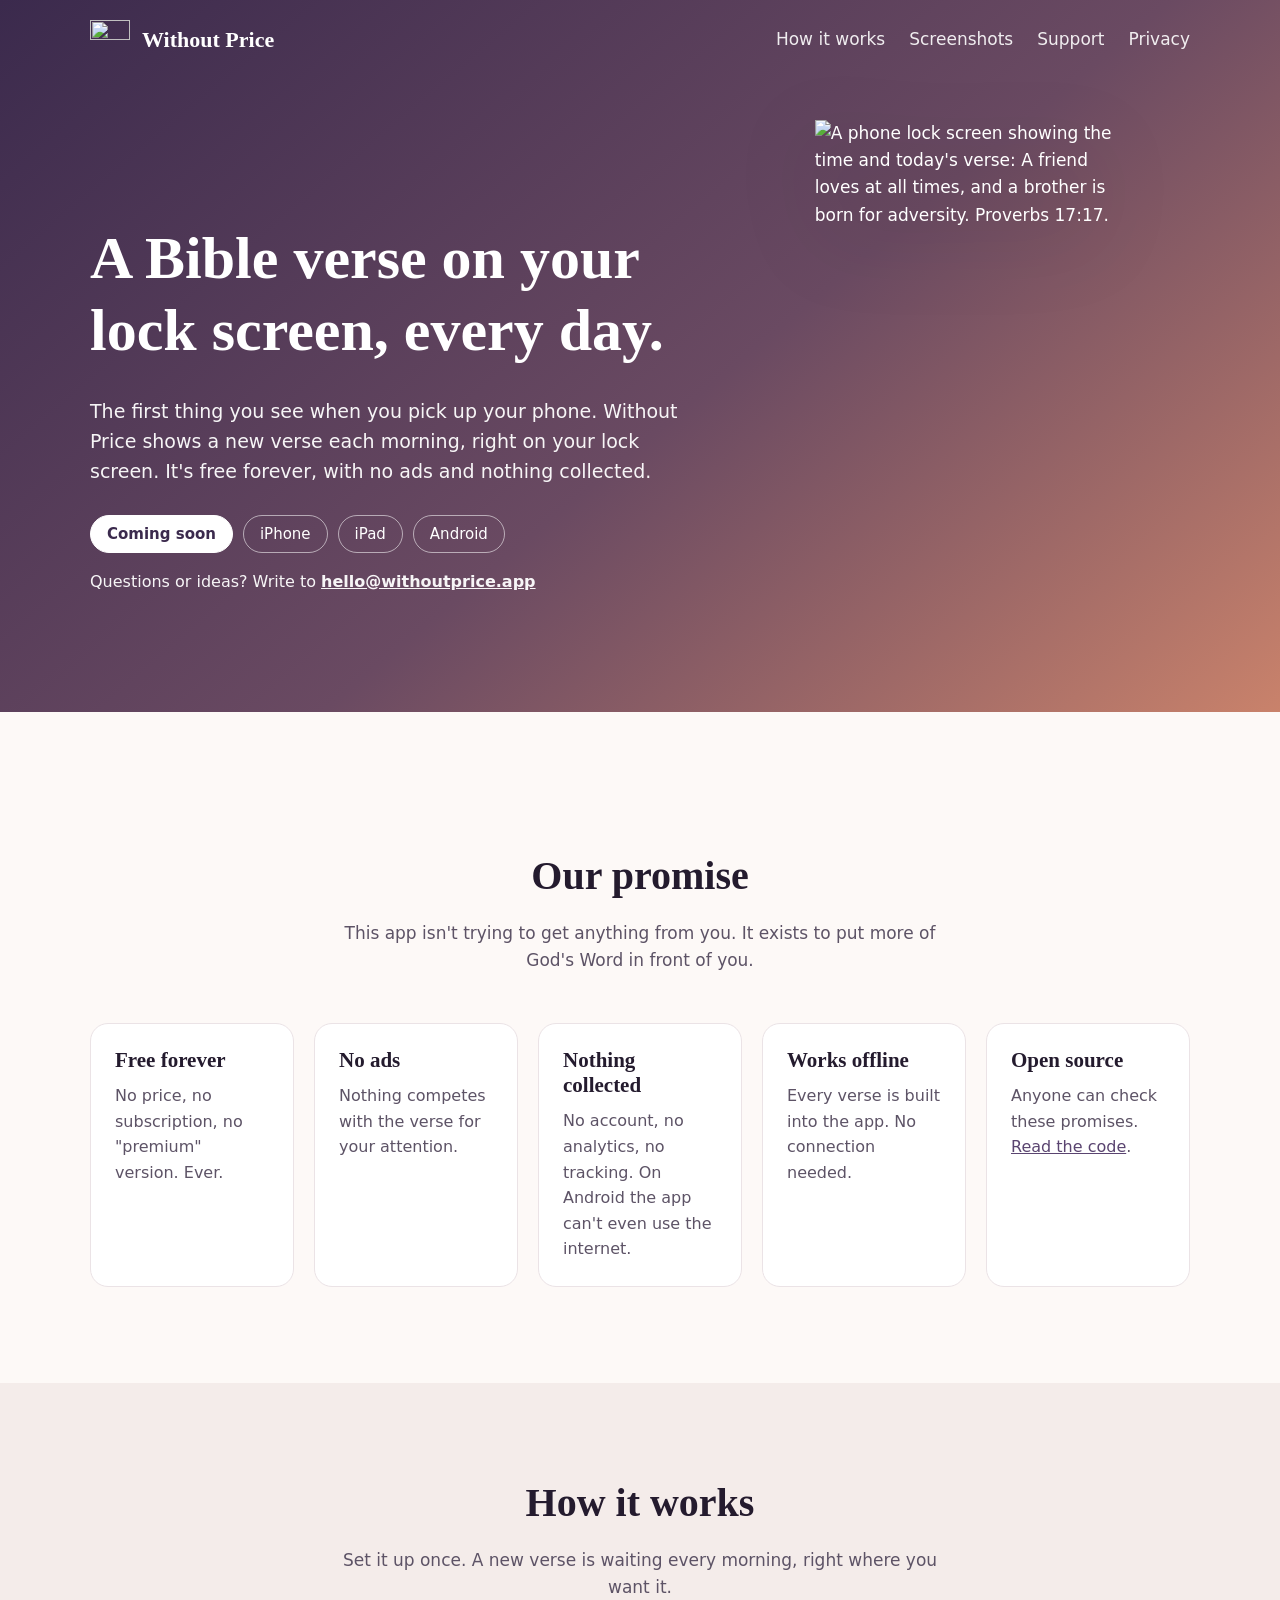
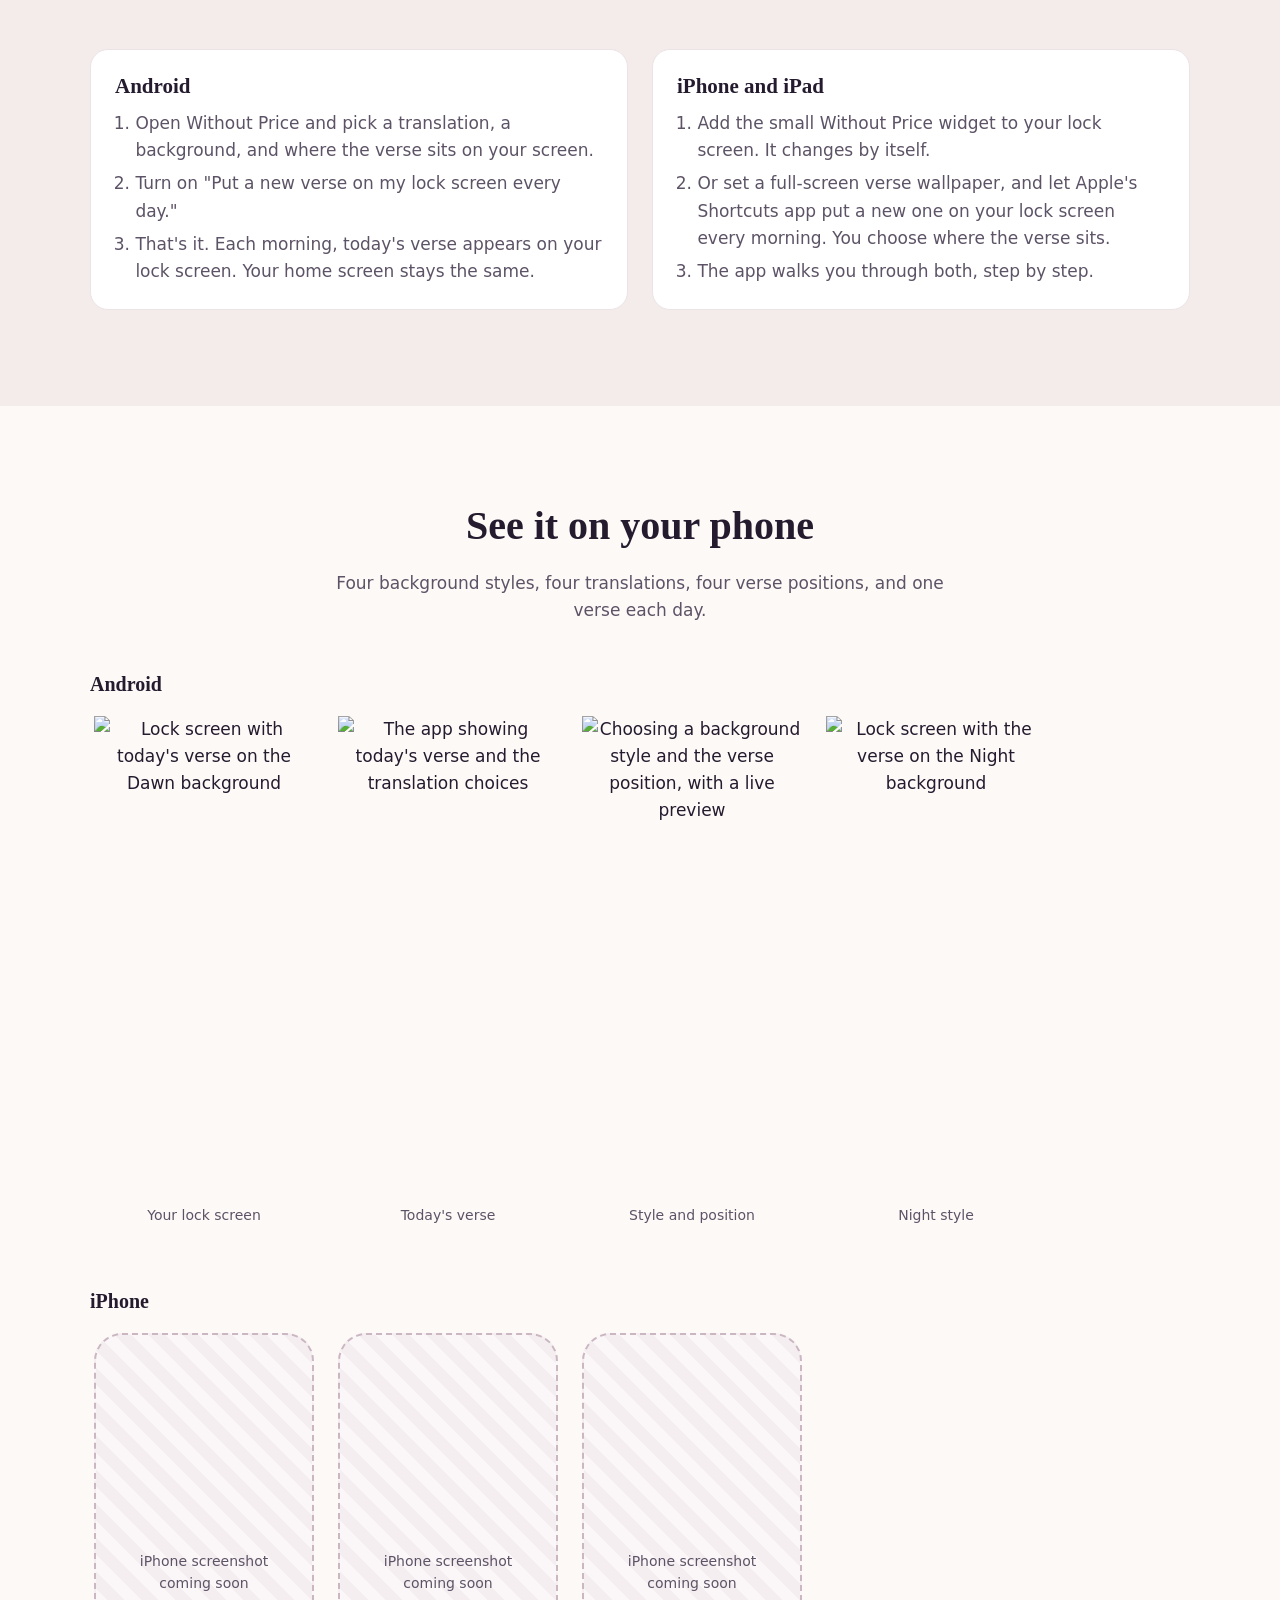
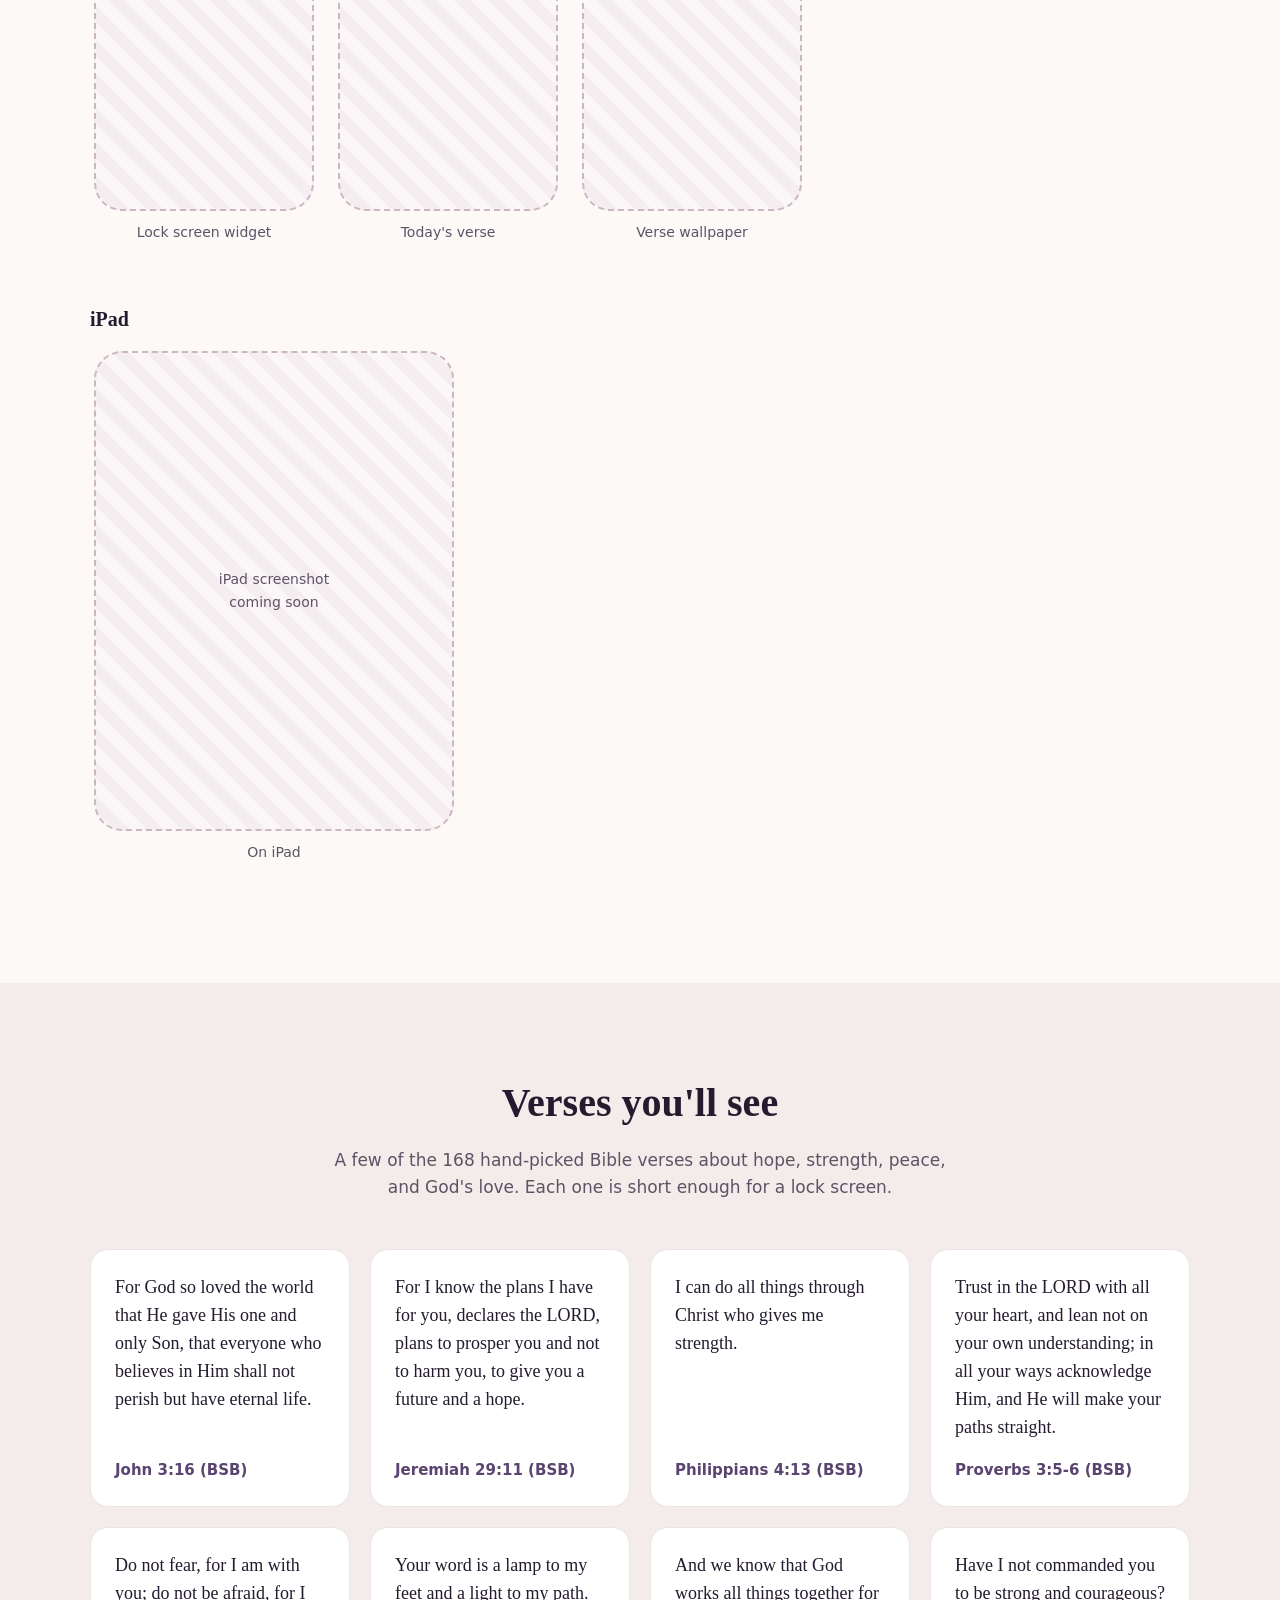
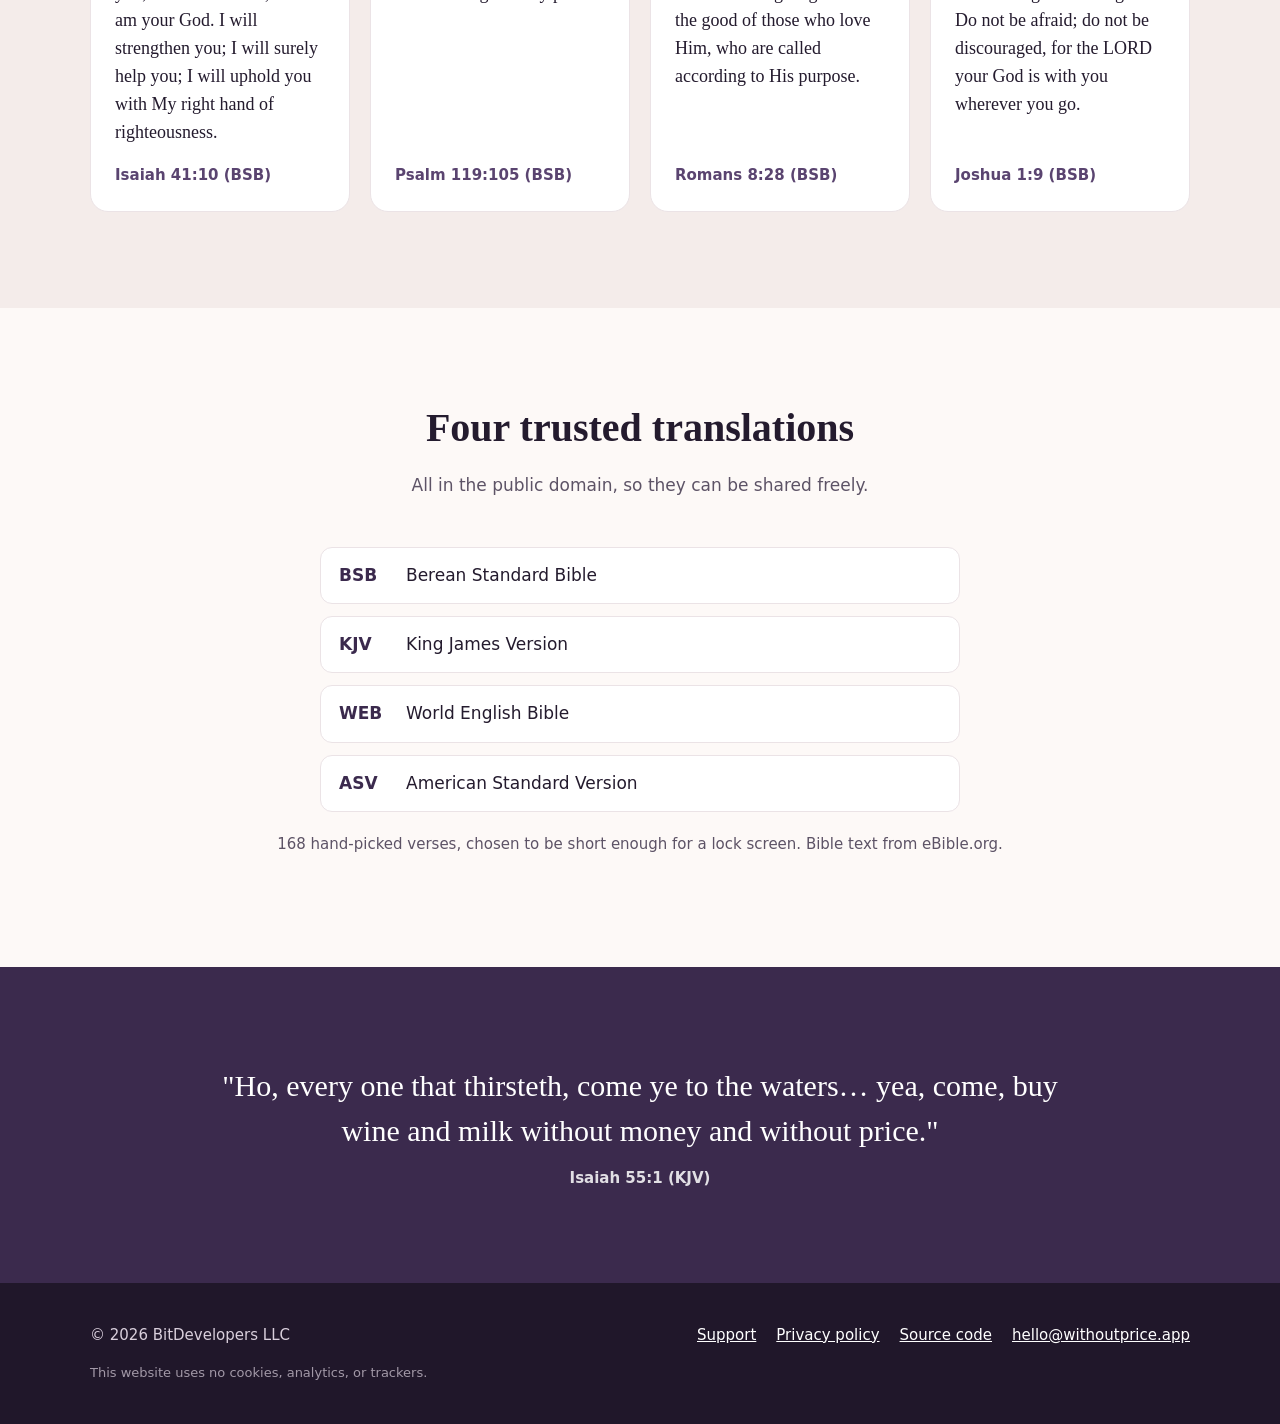
==== commit 43a1d355: "Docs and website: hourly verses and the iPhone Shortcuts wallpaper Co-Authored-By: Claude Opus 5.5 <" ====
--- a/website/index.html
+++ b/website/index.html
@@ -15,13 +15,13 @@
   <meta property="og:url" content="https://withoutprice.app/">
   <meta property="og:title" content="Without Price: a daily Bible verse on your lock screen">
   <meta property="og:description" content="A Bible verse on your lock screen, every day. Free forever. No ads. Nothing collected. Coming soon to iPhone, iPad and Android.">
-  <meta property="og:image" content="https://withoutprice.app/assets/img/social-card.png">
+  <meta property="og:image" content="https://withoutprice.app/assets/img/social-card.png?v=2">
   <meta property="og:image:width" content="1200">
   <meta property="og:image:height" content="630">
   <meta name="twitter:card" content="summary_large_image">
   <meta name="twitter:title" content="Without Price: a daily Bible verse on your lock screen">
   <meta name="twitter:description" content="A new Bible verse on your lock screen every day. Free forever, no ads, nothing collected. Coming soon to iPhone, iPad and Android.">
-  <meta name="twitter:image" content="https://withoutprice.app/assets/img/social-card.png">
+  <meta name="twitter:image" content="https://withoutprice.app/assets/img/social-card.png?v=2">
 
   <link rel="icon" href="assets/img/favicon.ico" sizes="any">
   <link rel="icon" href="assets/img/favicon-32.png" type="image/png" sizes="32x32">
@@ -36,7 +36,7 @@
     "name": "Without Price",
     "alternateName": "Without Price: Daily Bible Verse Lock Screen",
     "url": "https://withoutprice.app/",
-    "description": "Without Price puts a new Bible verse on your lock screen every day: a lock screen widget on iPhone and iPad, and an automatic daily lock screen wallpaper on Android. You choose where the verse sits. Four public-domain translations (BSB, KJV, WEB, ASV). Free forever, with no ads and no data collected.",
+    "description": "Without Price puts a new Bible verse on your lock screen every day: a lock screen widget and a Shortcuts-powered daily wallpaper on iPhone and iPad, and an automatic daily lock screen wallpaper on Android. You choose where the verse sits. Four public-domain translations (BSB, KJV, WEB, ASV). Free forever, with no ads and no data collected.",
     "applicationCategory": "LifestyleApplication",
     "operatingSystem": "iOS 17, iPadOS 17, Android 7.0 or later",
     "inLanguage": "en",
@@ -48,10 +48,10 @@
     },
     "image": "https://withoutprice.app/assets/img/icon-512.png",
     "screenshot": [
-      "https://withoutprice.app/assets/img/android-lock-screen.png",
-      "https://withoutprice.app/assets/img/android-home.png",
-      "https://withoutprice.app/assets/img/android-styles.png",
-      "https://withoutprice.app/assets/img/android-lock-screen-night.png"
+      "https://withoutprice.app/assets/img/android-lock-screen.png?v=2",
+      "https://withoutprice.app/assets/img/android-home.png?v=2",
+      "https://withoutprice.app/assets/img/android-styles.png?v=2",
+      "https://withoutprice.app/assets/img/android-lock-screen-night.png?v=2"
     ],
     "publisher": {
       "@type": "Organization",
@@ -113,7 +113,7 @@
             Questions or ideas? Write to <a href="mailto:hello@withoutprice.app">hello@withoutprice.app</a>
           </p>
         </div>
-        <img class="hero-phone" src="assets/img/android-lock-screen.png" width="414" height="900"
+        <img class="hero-phone" src="assets/img/android-lock-screen.png?v=2" width="414" height="900"
              alt="A phone lock screen showing the time and today's verse: A friend loves at all times, and a brother is born for adversity. Proverbs 17:17.">
       </div>
     </section>
@@ -167,8 +167,8 @@
           <div class="card">
             <h3>iPhone and iPad</h3>
             <ol>
-              <li>Add the Without Price widget under your lock screen clock. It changes by itself every day.</li>
-              <li>Or save a full-screen verse wallpaper to Photos and set it in a few taps. You choose where the verse sits.</li>
+              <li>Add the small Without Price widget to your lock screen. It changes by itself.</li>
+              <li>Or set a full-screen verse wallpaper, and let Apple's Shortcuts app put a new one on your lock screen every morning. You choose where the verse sits.</li>
               <li>The app walks you through both, step by step.</li>
             </ol>
           </div>
@@ -186,22 +186,22 @@
         <p class="platform-label">Android</p>
         <div class="gallery">
           <figure>
-            <img src="assets/img/android-lock-screen.png" width="414" height="900" loading="lazy"
+            <img src="assets/img/android-lock-screen.png?v=2" width="414" height="900" loading="lazy"
                  alt="Lock screen with today's verse on the Dawn background">
             <figcaption>Your lock screen</figcaption>
           </figure>
           <figure>
-            <img src="assets/img/android-home.png" width="414" height="900" loading="lazy"
+            <img src="assets/img/android-home.png?v=2" width="414" height="900" loading="lazy"
                  alt="The app showing today's verse and the translation choices">
             <figcaption>Today's verse</figcaption>
           </figure>
           <figure>
-            <img src="assets/img/android-styles.png" width="414" height="900" loading="lazy"
+            <img src="assets/img/android-styles.png?v=2" width="414" height="900" loading="lazy"
                  alt="Choosing a background style and the verse position, with a live preview">
             <figcaption>Style and position</figcaption>
           </figure>
           <figure>
-            <img src="assets/img/android-lock-screen-night.png" width="414" height="900" loading="lazy"
+            <img src="assets/img/android-lock-screen-night.png?v=2" width="414" height="900" loading="lazy"
                  alt="Lock screen with the verse on the Night background">
             <figcaption>Night style</figcaption>
           </figure>
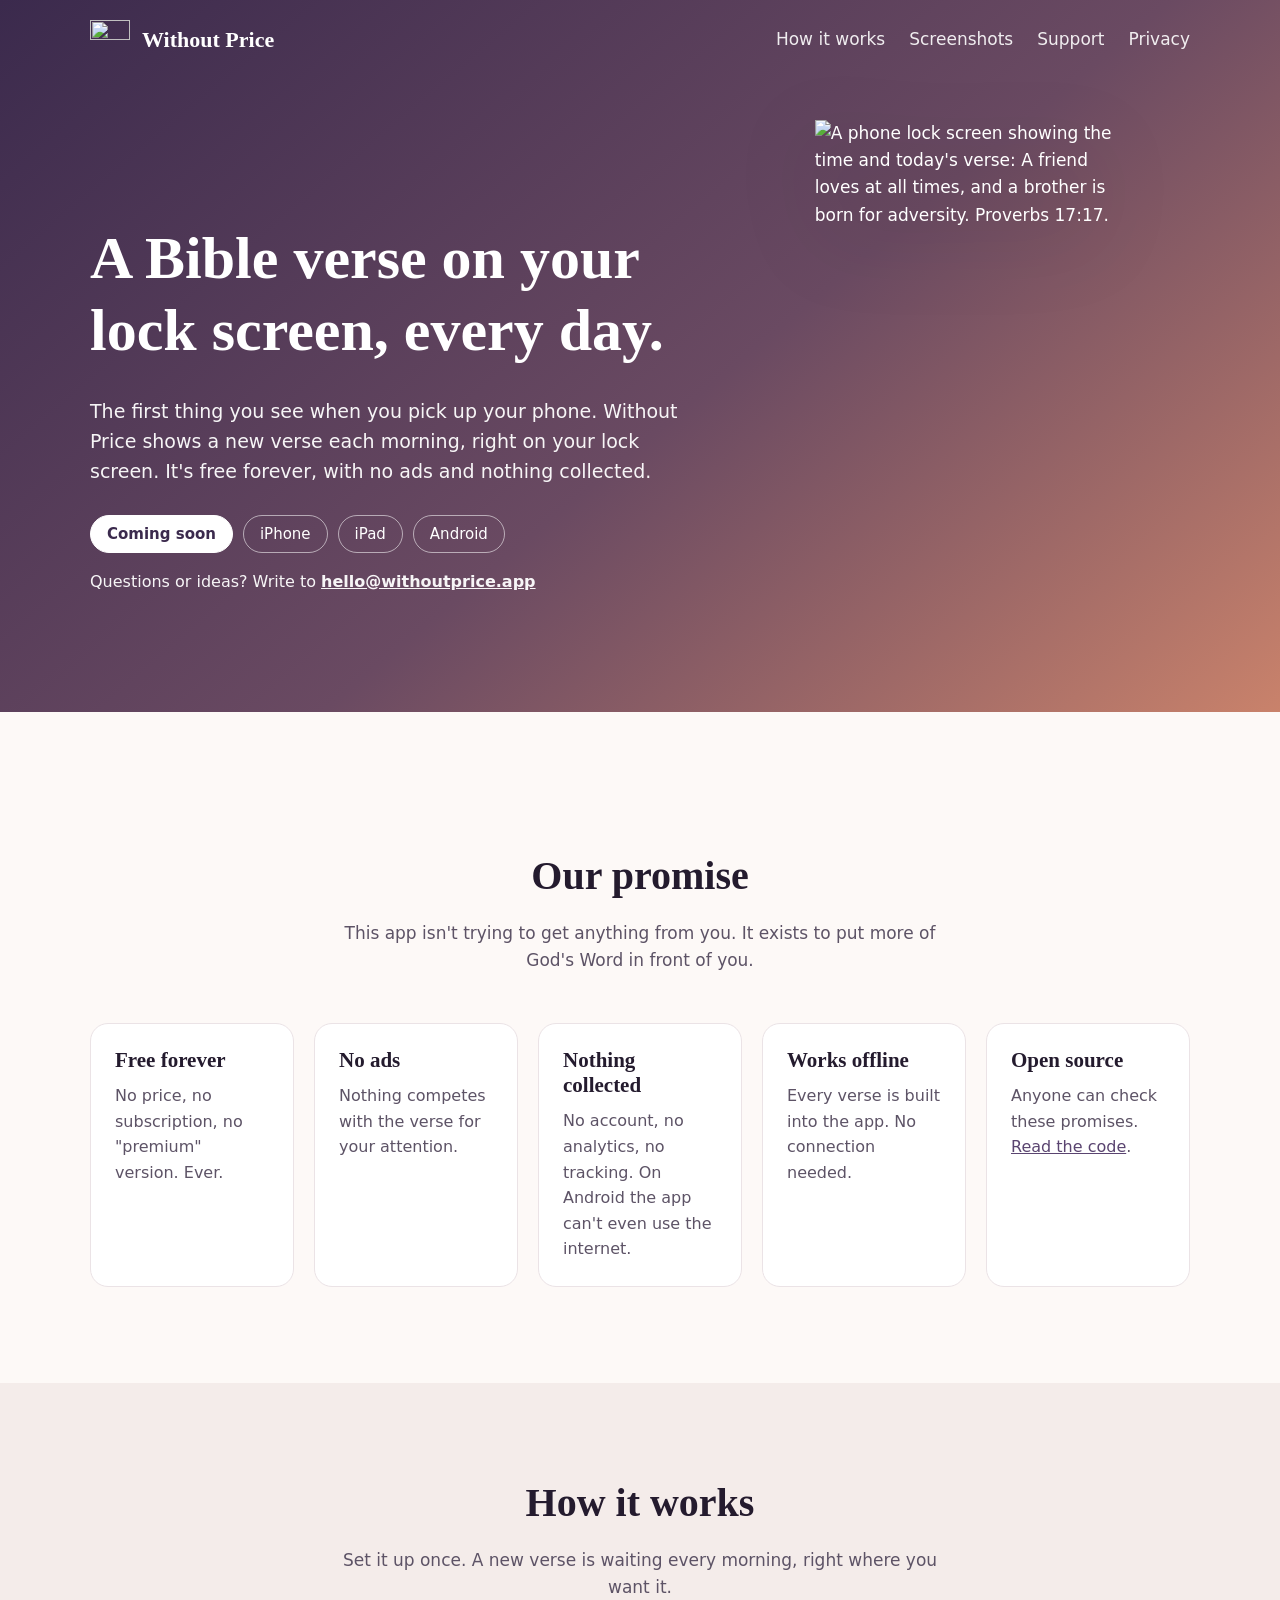
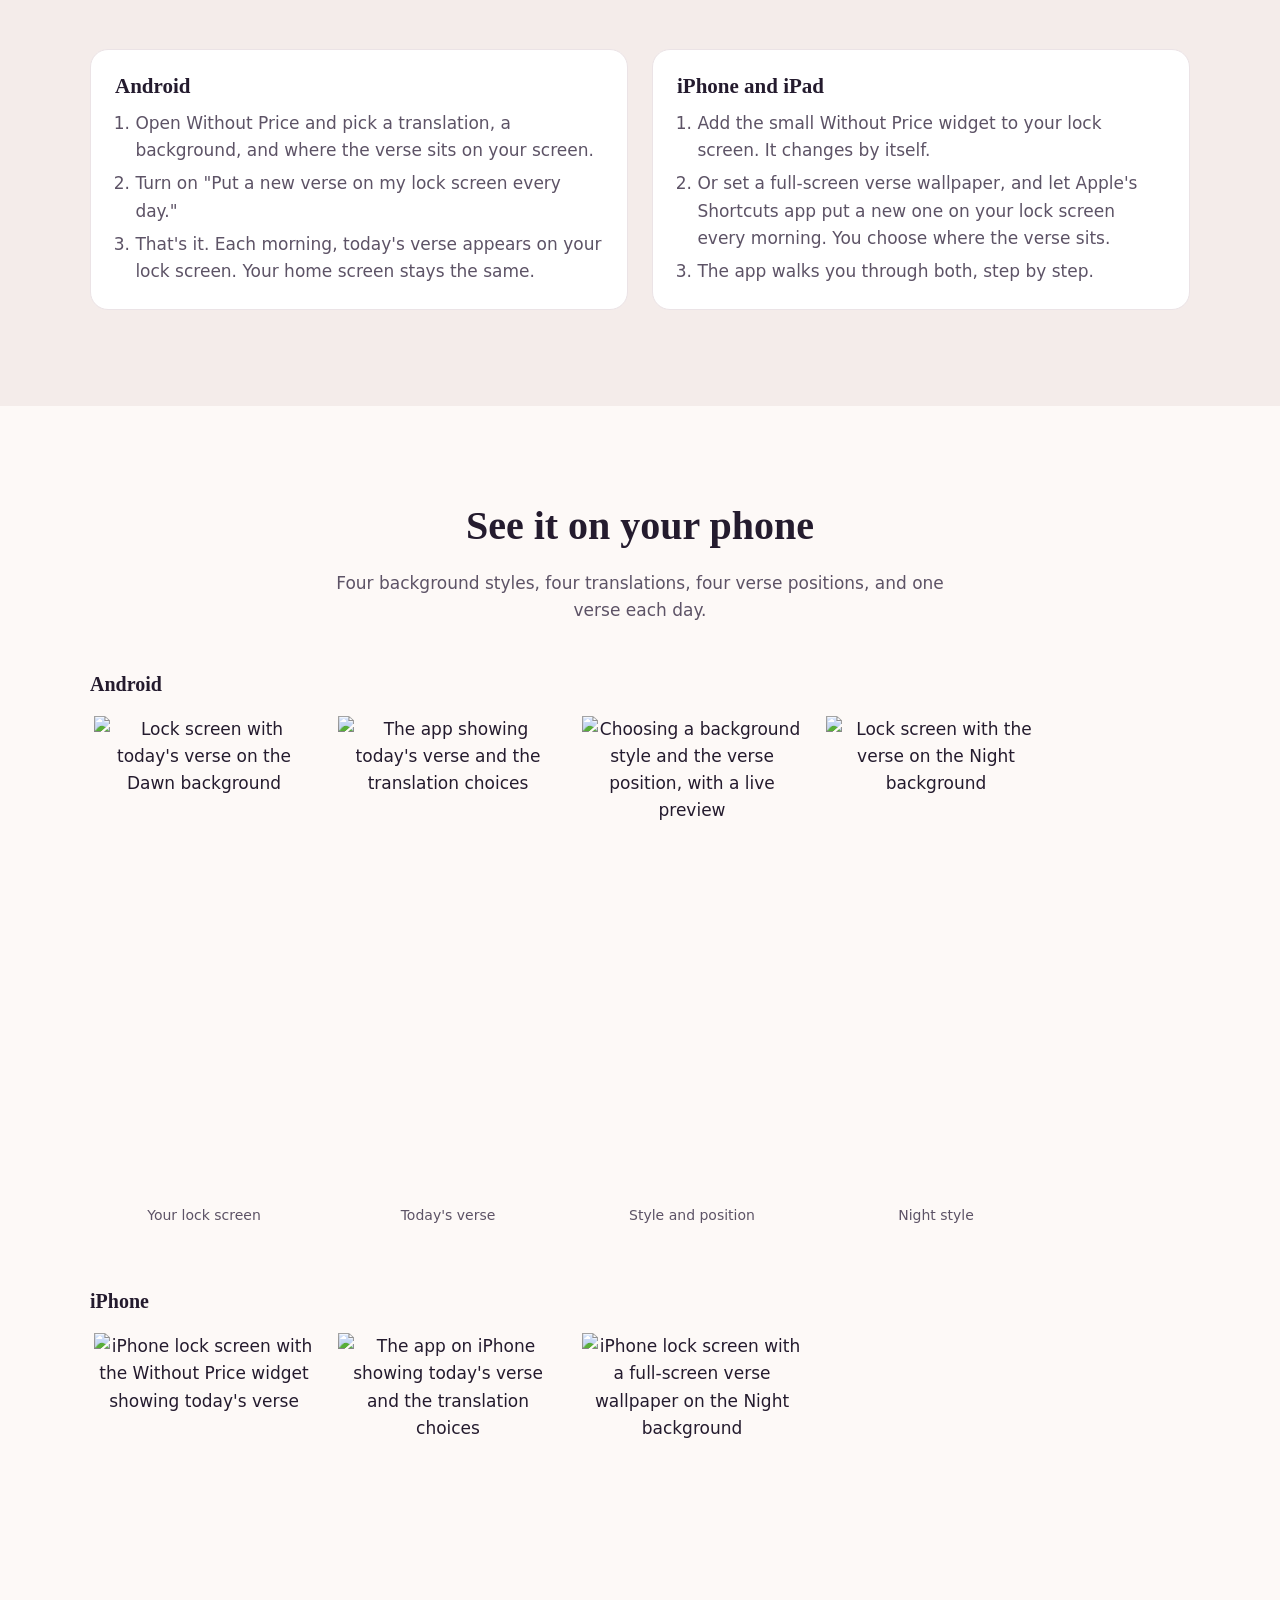
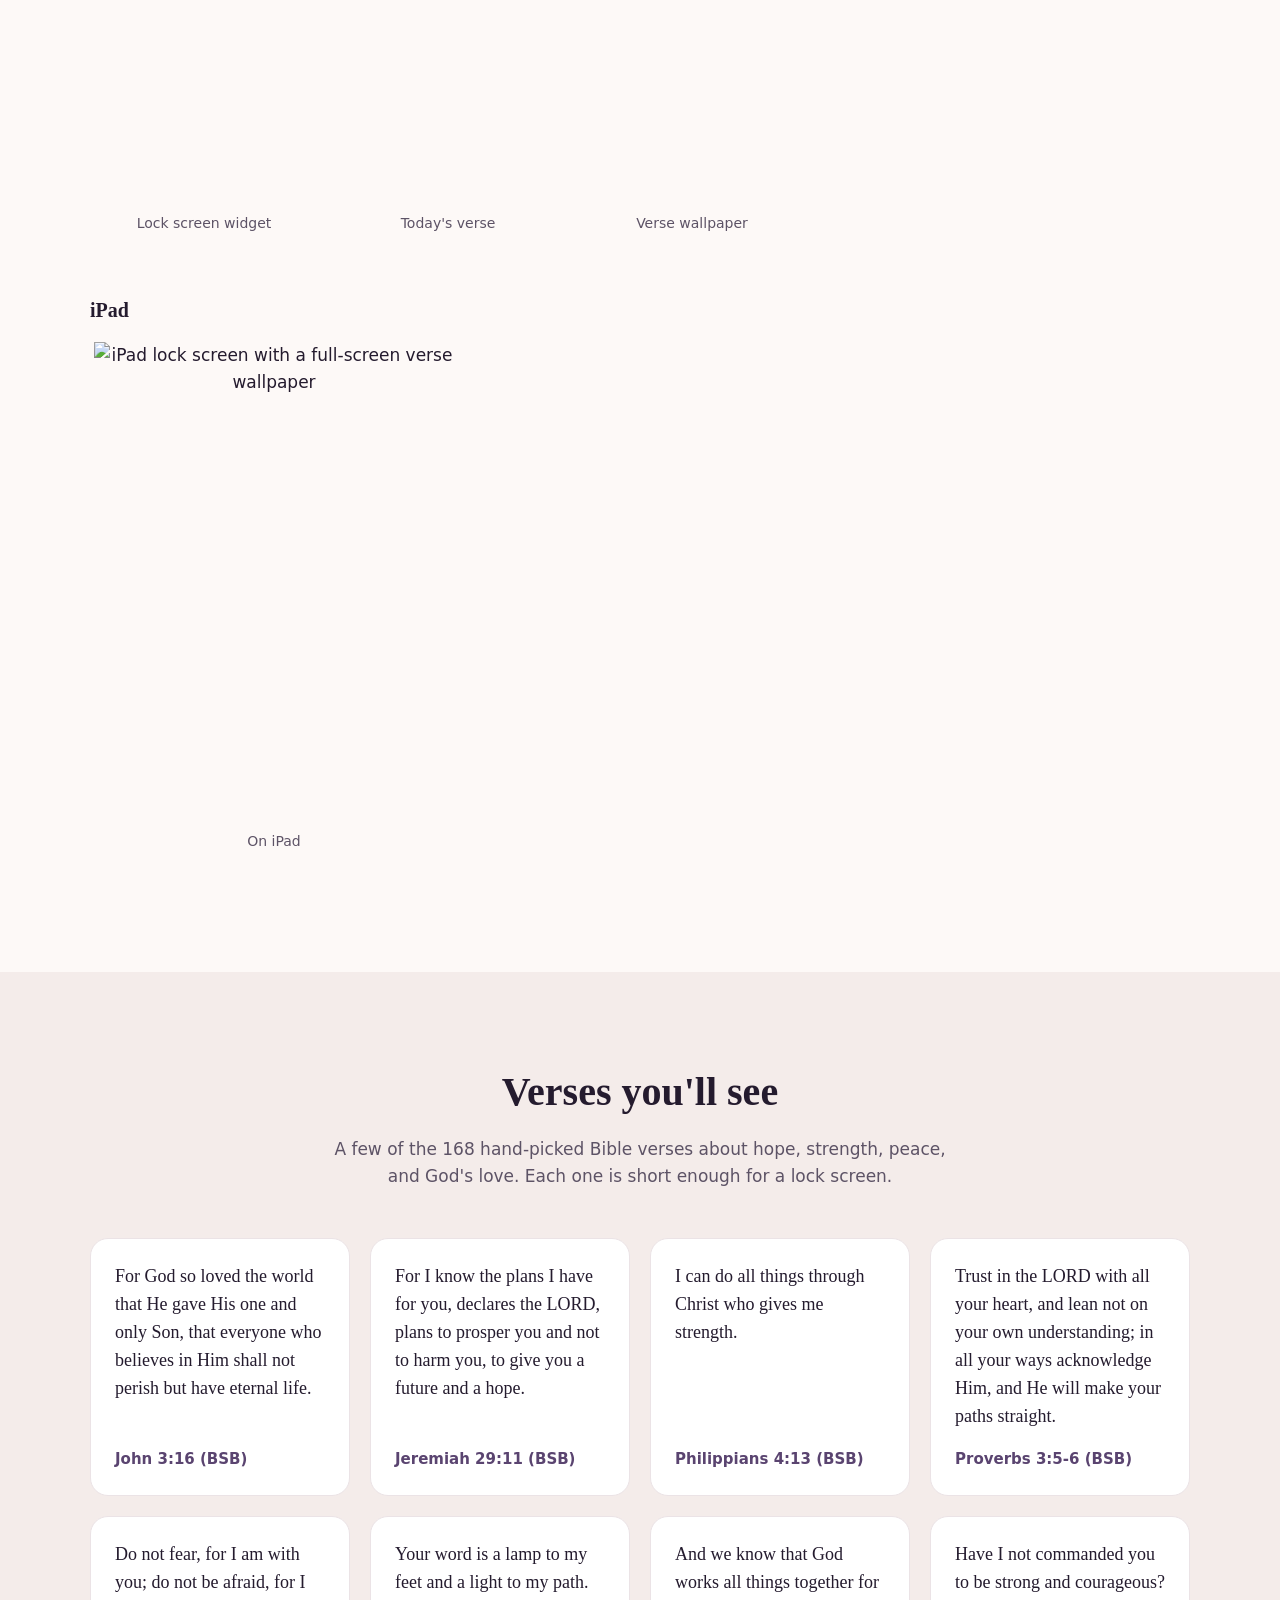
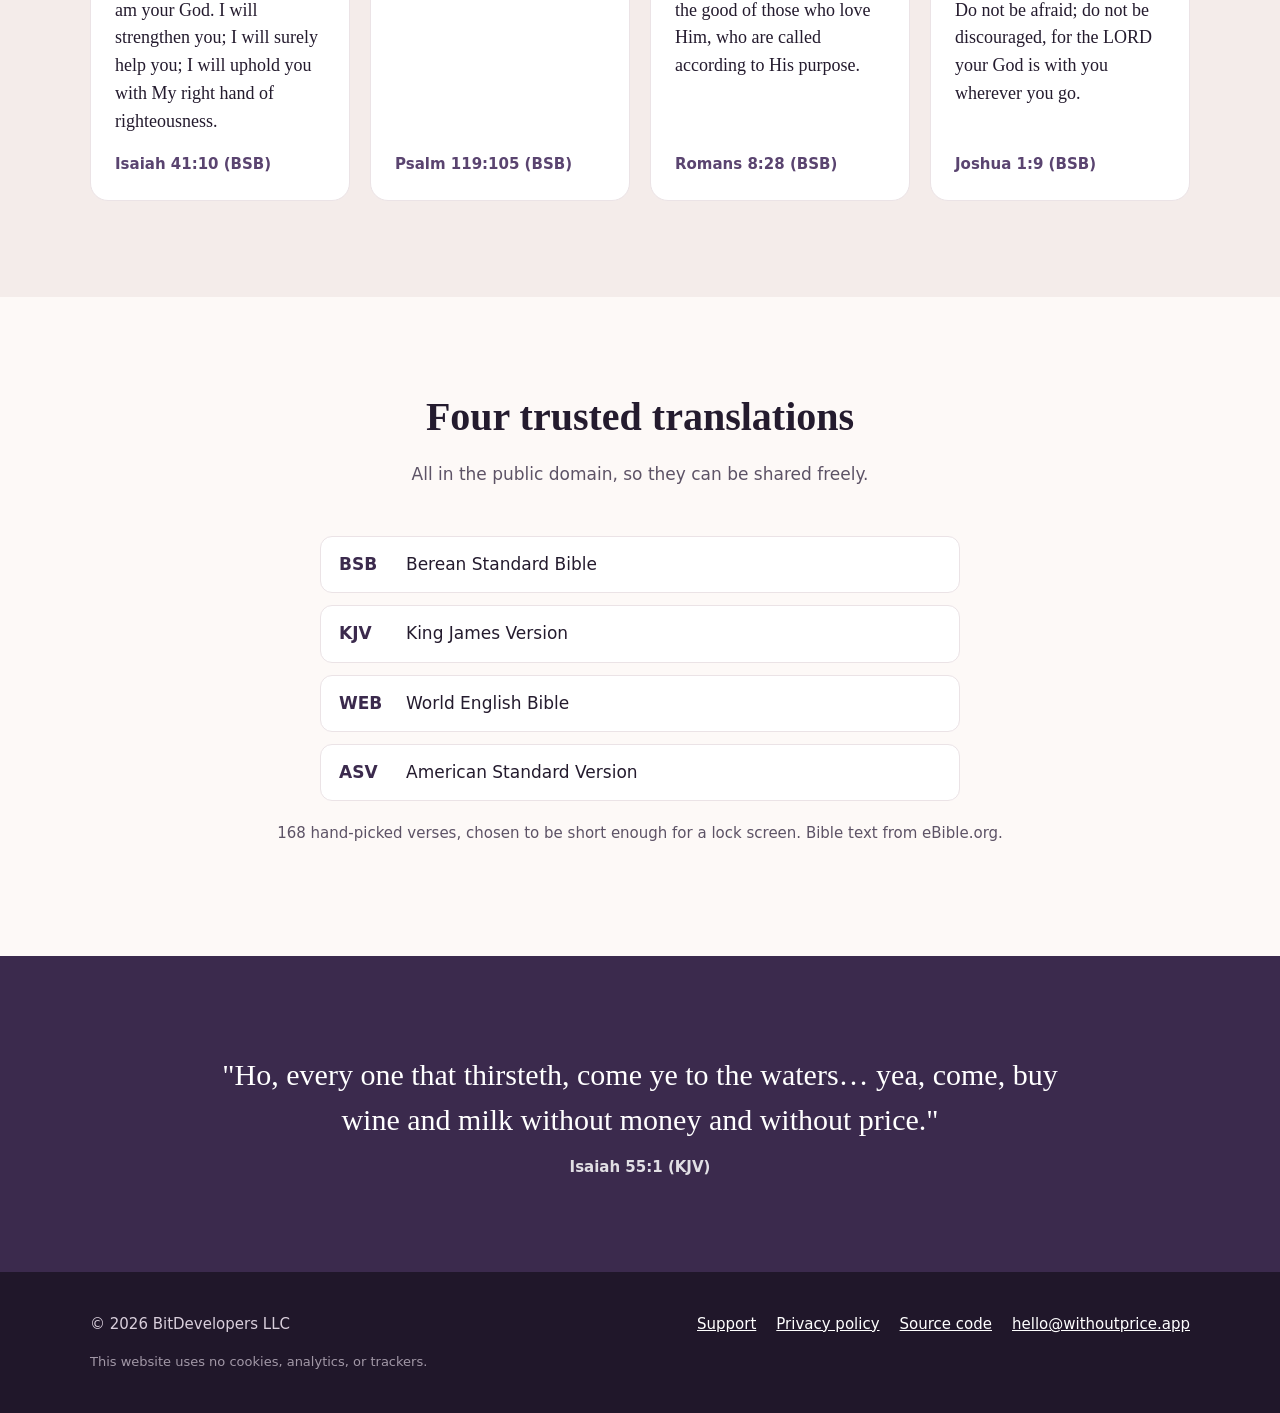
==== commit 3add042f: "Website: iPhone and iPad screenshots replace the placeholders Adds the gallery images (served from t" ====
--- a/website/index.html
+++ b/website/index.html
@@ -26,7 +26,7 @@
   <link rel="icon" href="assets/img/favicon.ico" sizes="any">
   <link rel="icon" href="assets/img/favicon-32.png" type="image/png" sizes="32x32">
   <link rel="apple-touch-icon" href="assets/img/apple-touch-icon.png">
-  <link rel="stylesheet" href="assets/css/style.css">
+  <link rel="stylesheet" href="assets/css/style.css?v=2">
   <!-- Structured data for search engines. It is data, not code, so the strict CSP allows it. -->
   <script type="application/ld+json">
 [
@@ -209,28 +209,28 @@
 
         <p class="platform-label">iPhone</p>
         <div class="gallery">
-          <!-- Replace with: <img src="assets/img/iphone-lock-widget.png" alt="iPhone lock screen with the Without Price widget under the clock" loading="lazy"> -->
-          <figure>
-            <div class="placeholder phone">iPhone screenshot<br>coming soon</div>
+          <figure>
+            <img src="assets/img/iphone-lock-widget.png?v=3" width="422" height="900" loading="lazy"
+                 alt="iPhone lock screen with the Without Price widget showing today's verse">
             <figcaption>Lock screen widget</figcaption>
           </figure>
-          <!-- Replace with: <img src="assets/img/iphone-home.png" alt="The app on iPhone showing today's verse" loading="lazy"> -->
-          <figure>
-            <div class="placeholder phone">iPhone screenshot<br>coming soon</div>
+          <figure>
+            <img src="assets/img/iphone-home.png?v=3" width="422" height="900" loading="lazy"
+                 alt="The app on iPhone showing today's verse and the translation choices">
             <figcaption>Today's verse</figcaption>
           </figure>
-          <!-- Replace with: <img src="assets/img/iphone-wallpaper.png" alt="iPhone lock screen with a full-screen verse wallpaper" loading="lazy"> -->
-          <figure>
-            <div class="placeholder phone">iPhone screenshot<br>coming soon</div>
+          <figure>
+            <img src="assets/img/iphone-wallpaper.png?v=3" width="422" height="900" loading="lazy"
+                 alt="iPhone lock screen with a full-screen verse wallpaper on the Night background">
             <figcaption>Verse wallpaper</figcaption>
           </figure>
         </div>
 
         <p class="platform-label">iPad</p>
         <div class="gallery">
-          <!-- Replace with: <img src="assets/img/ipad-lock-screen.png" alt="iPad lock screen with today's verse" loading="lazy"> -->
-          <figure>
-            <div class="placeholder tablet">iPad screenshot<br>coming soon</div>
+          <figure>
+            <img class="tablet" src="assets/img/ipad-lock-screen.png?v=3" width="678" height="900" loading="lazy"
+                 alt="iPad lock screen with a full-screen verse wallpaper">
             <figcaption>On iPad</figcaption>
           </figure>
         </div>
--- a/website/assets/css/style.css
+++ b/website/assets/css/style.css
@@ -288,6 +288,10 @@
   width: 220px;
 }
 
+.gallery img.tablet {
+  width: 360px;
+}
+
 .gallery figcaption {
   margin-top: 10px;
   font-size: 14px;
@@ -627,6 +631,10 @@
     width: 180px;
   }
 
+  .gallery img.tablet {
+    width: 280px;
+  }
+
   .placeholder.tablet {
     width: 280px;
   }
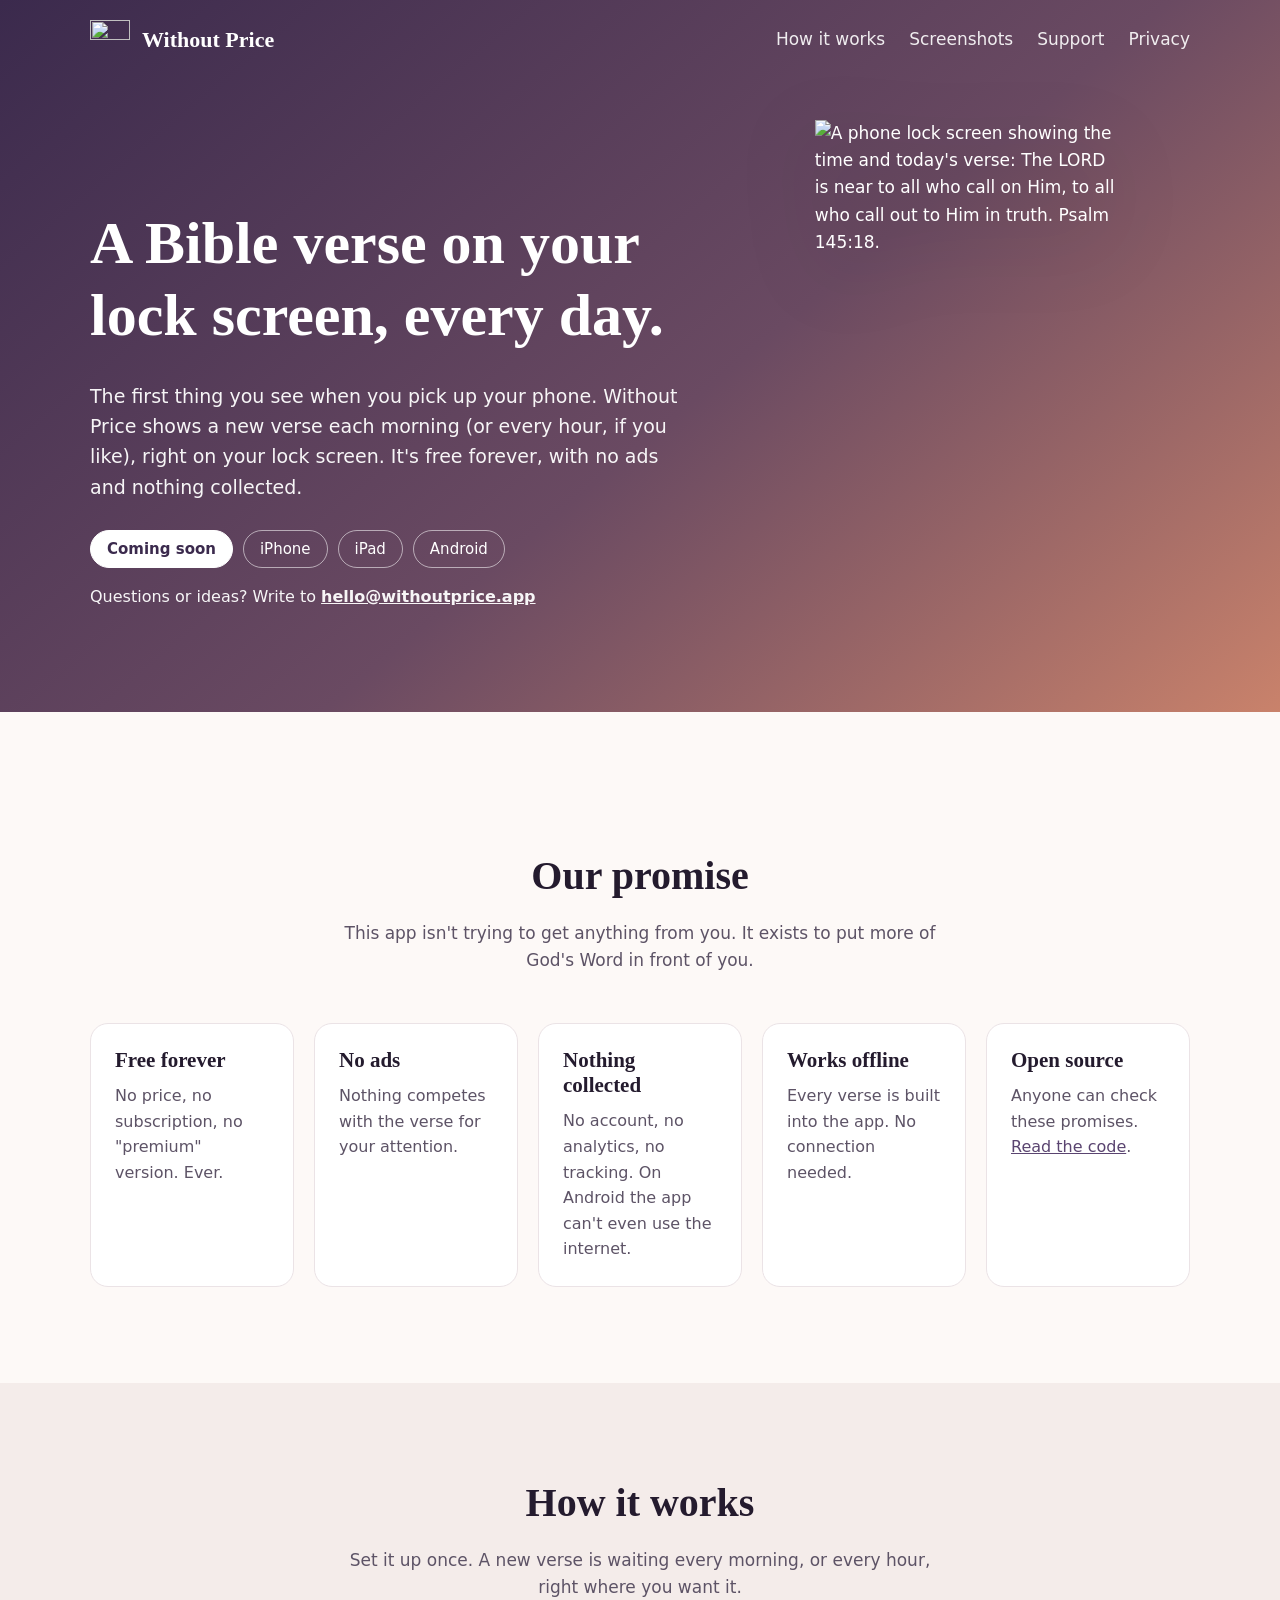
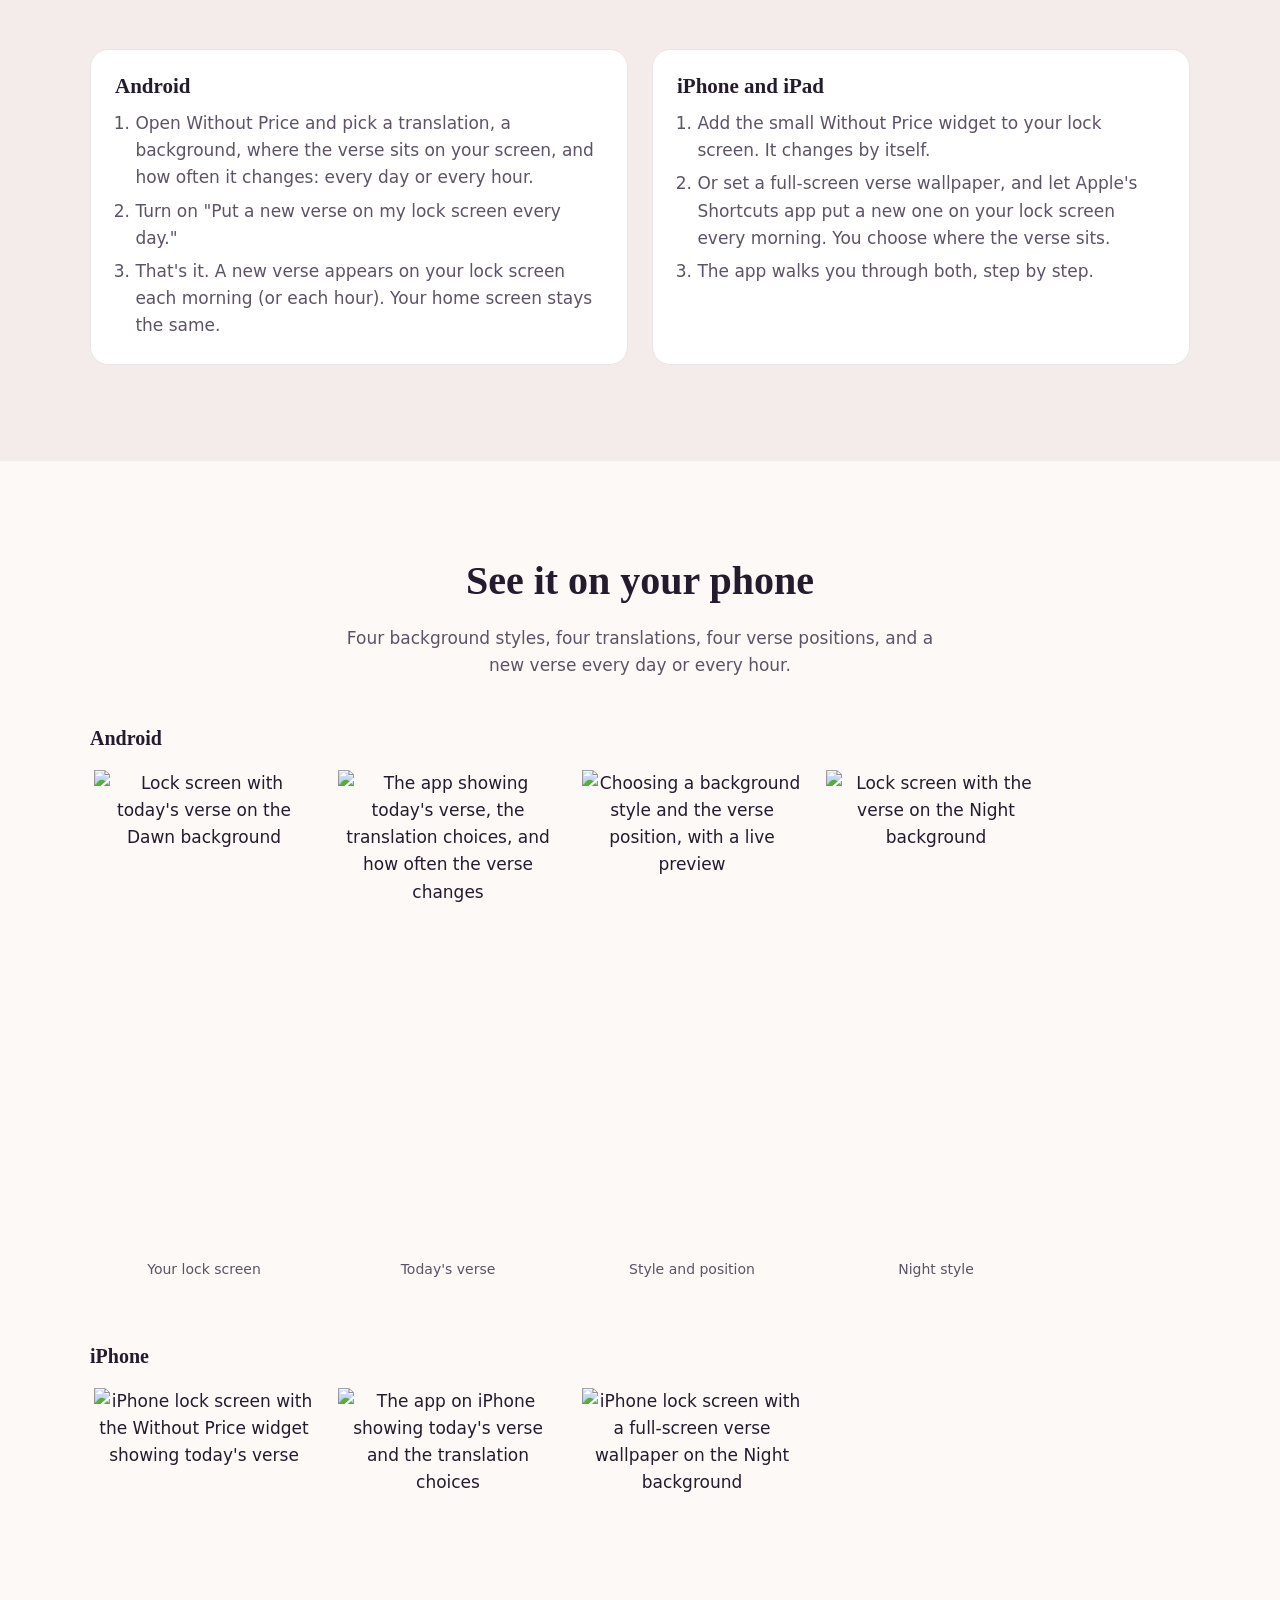
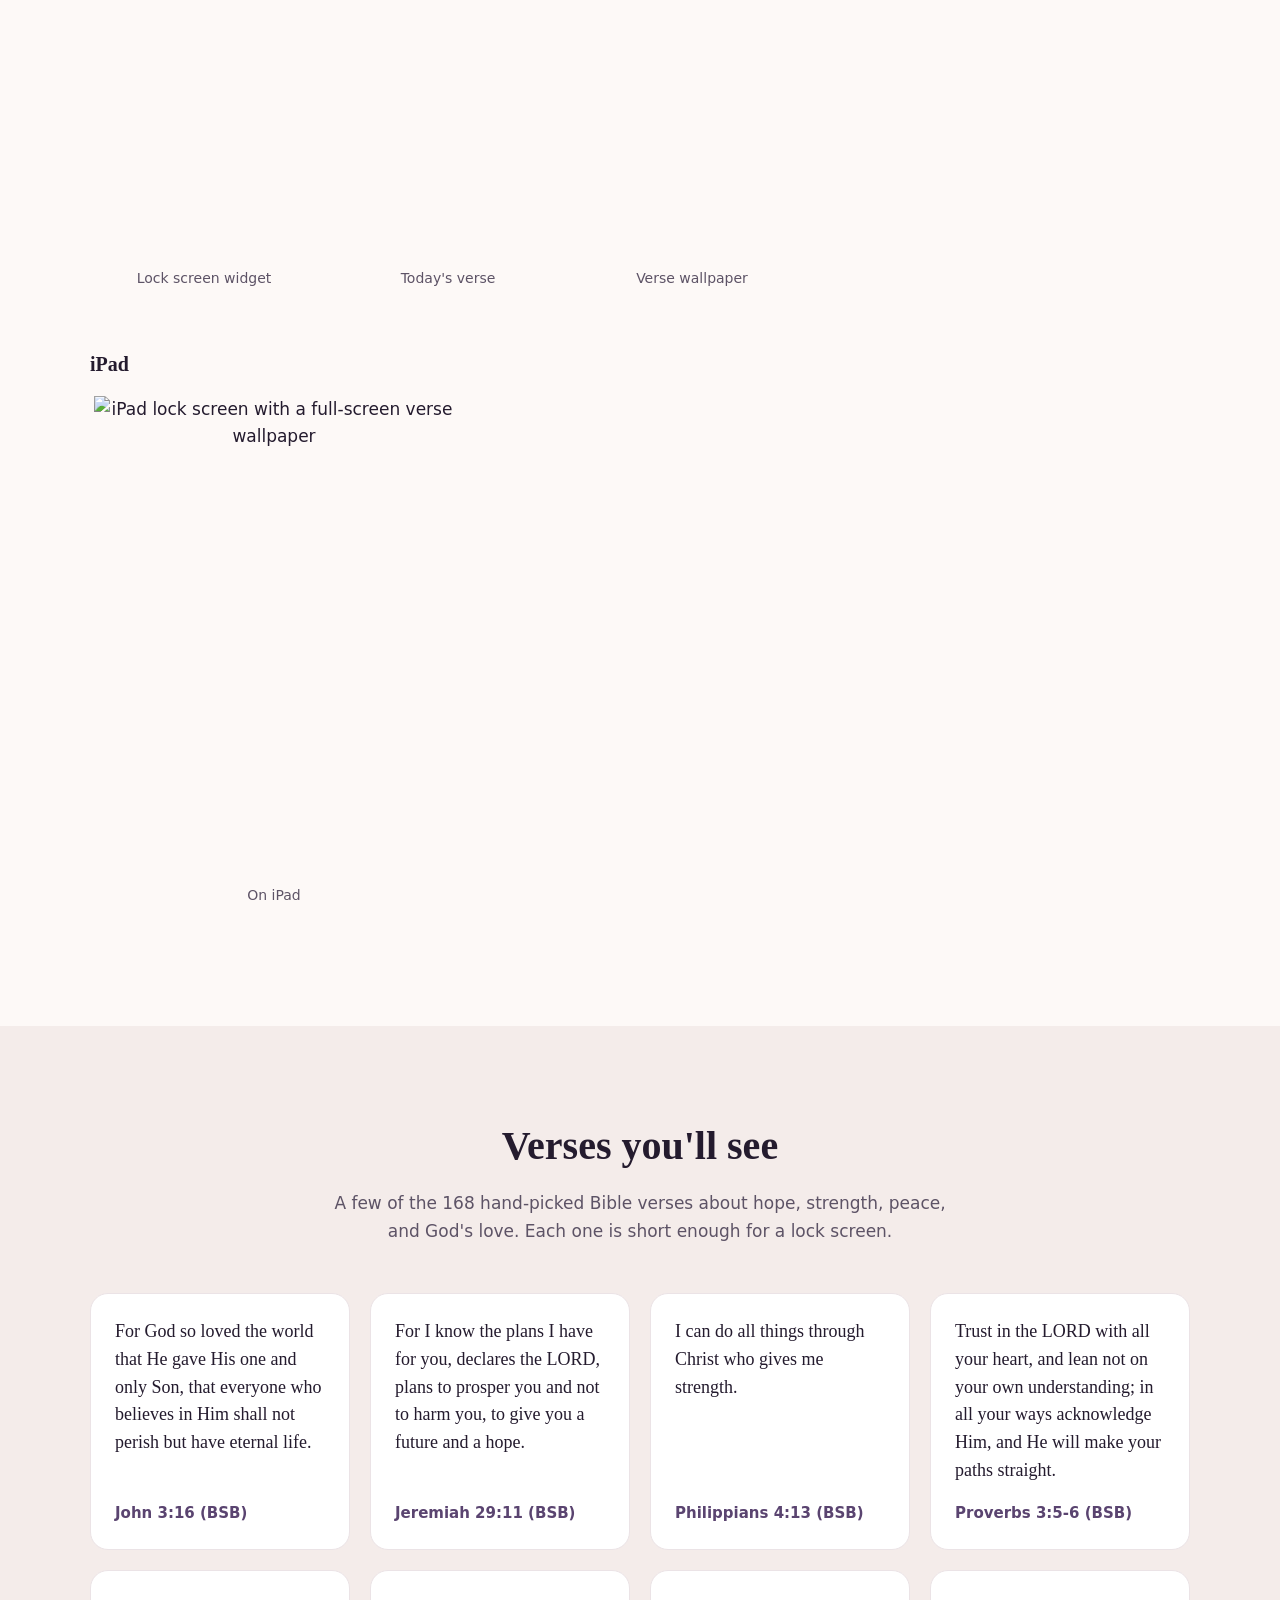
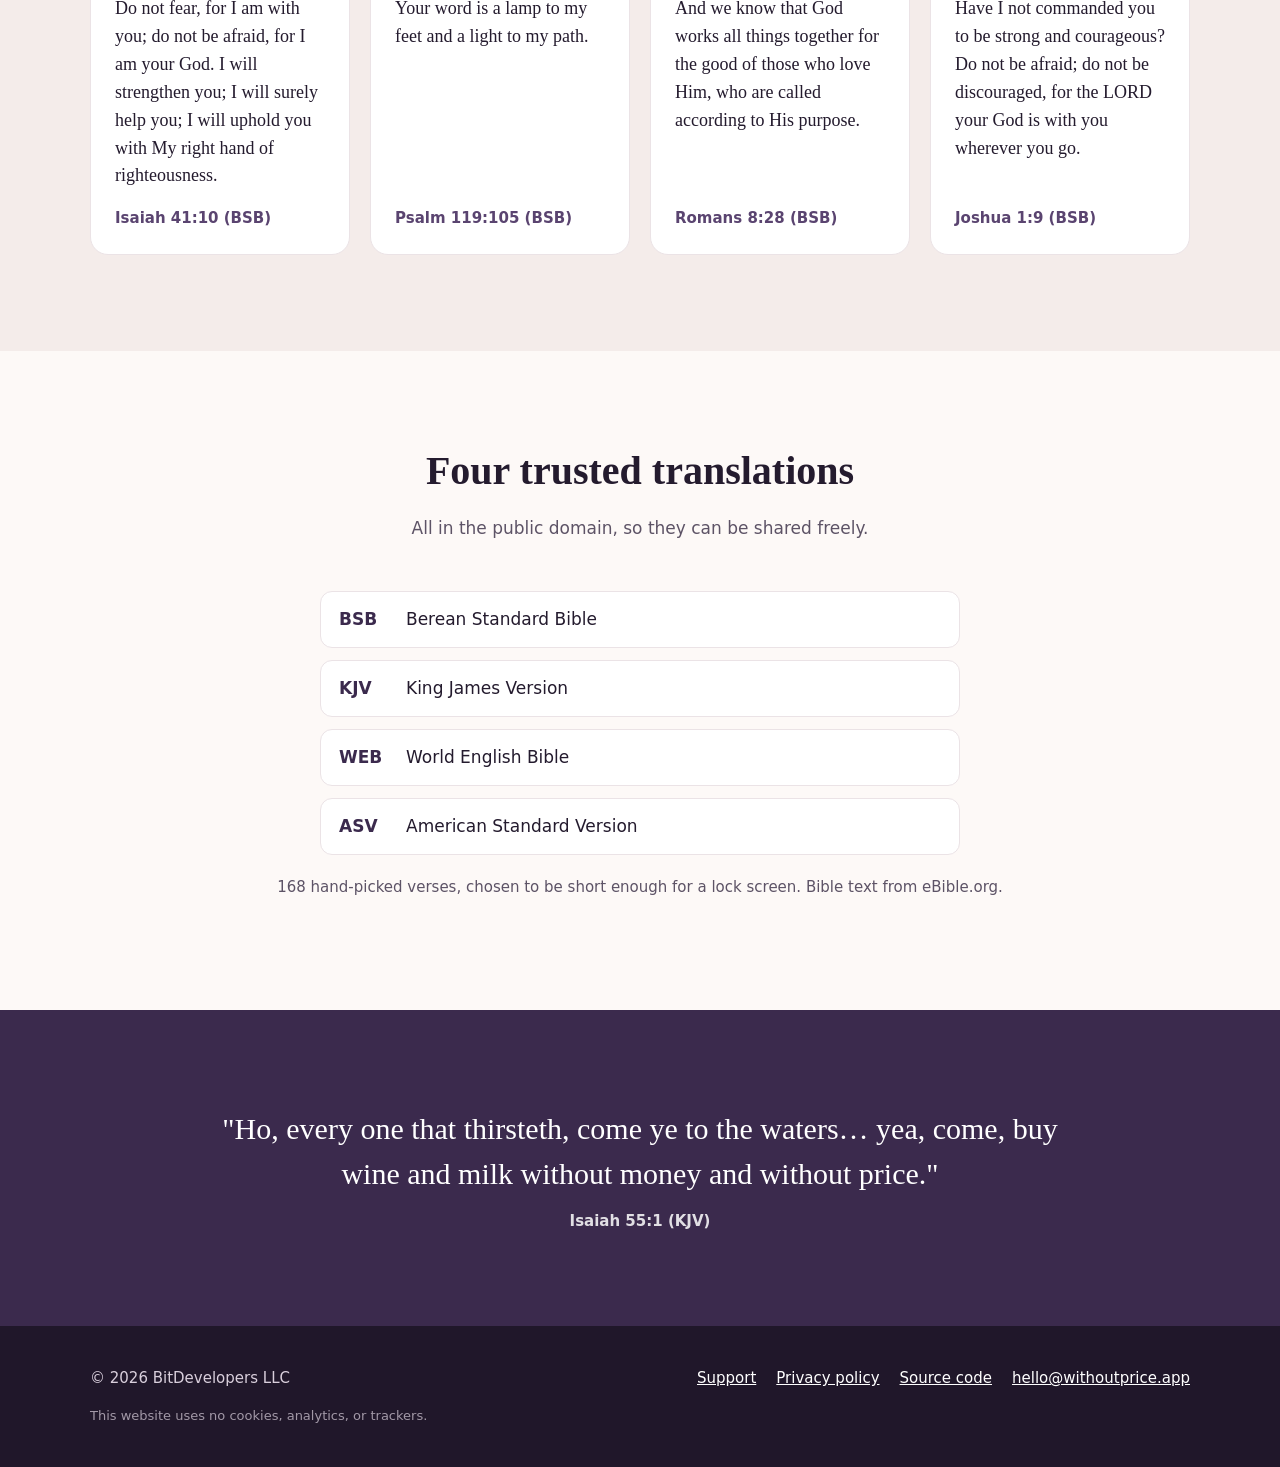
==== commit 853b1ca3: "Android 1.1.0: release the daily-or-hourly setting - pubspec version 1.1.0+5 (build 4 was the iOS up" ====
--- a/website/index.html
+++ b/website/index.html
@@ -4,7 +4,7 @@
   <meta charset="utf-8">
   <meta name="viewport" content="width=device-width, initial-scale=1">
   <title>Daily Bible Verse on Your Lock Screen | Without Price</title>
-  <meta name="description" content="A new Bible verse on your iPhone, iPad or Android lock screen every day. Verse widget and wallpaper in KJV, BSB, WEB and ASV. Free, no ads, no tracking.">
+  <meta name="description" content="A new Bible verse on your iPhone, iPad or Android lock screen every day, or every hour. Verse widget and wallpaper in KJV, BSB, WEB and ASV. Free, no ads, no tracking.">
   <link rel="canonical" href="https://withoutprice.app/">
   <meta name="theme-color" content="#3b2a4d">
 
@@ -15,13 +15,13 @@
   <meta property="og:url" content="https://withoutprice.app/">
   <meta property="og:title" content="Without Price: a daily Bible verse on your lock screen">
   <meta property="og:description" content="A Bible verse on your lock screen, every day. Free forever. No ads. Nothing collected. Coming soon to iPhone, iPad and Android.">
-  <meta property="og:image" content="https://withoutprice.app/assets/img/social-card.png?v=2">
+  <meta property="og:image" content="https://withoutprice.app/assets/img/social-card.png?v=3">
   <meta property="og:image:width" content="1200">
   <meta property="og:image:height" content="630">
   <meta name="twitter:card" content="summary_large_image">
   <meta name="twitter:title" content="Without Price: a daily Bible verse on your lock screen">
   <meta name="twitter:description" content="A new Bible verse on your lock screen every day. Free forever, no ads, nothing collected. Coming soon to iPhone, iPad and Android.">
-  <meta name="twitter:image" content="https://withoutprice.app/assets/img/social-card.png?v=2">
+  <meta name="twitter:image" content="https://withoutprice.app/assets/img/social-card.png?v=3">
 
   <link rel="icon" href="assets/img/favicon.ico" sizes="any">
   <link rel="icon" href="assets/img/favicon-32.png" type="image/png" sizes="32x32">
@@ -36,7 +36,7 @@
     "name": "Without Price",
     "alternateName": "Without Price: Daily Bible Verse Lock Screen",
     "url": "https://withoutprice.app/",
-    "description": "Without Price puts a new Bible verse on your lock screen every day: a lock screen widget and a Shortcuts-powered daily wallpaper on iPhone and iPad, and an automatic daily lock screen wallpaper on Android. You choose where the verse sits. Four public-domain translations (BSB, KJV, WEB, ASV). Free forever, with no ads and no data collected.",
+    "description": "Without Price puts a new Bible verse on your lock screen every day: a lock screen widget and a Shortcuts-powered daily wallpaper on iPhone and iPad, and an automatic lock screen wallpaper on Android. Choose a new verse every day or every hour, and where the verse sits. Four public-domain translations (BSB, KJV, WEB, ASV). Free forever, with no ads and no data collected.",
     "applicationCategory": "LifestyleApplication",
     "operatingSystem": "iOS 17, iPadOS 17, Android 7.0 or later",
     "inLanguage": "en",
@@ -48,10 +48,10 @@
     },
     "image": "https://withoutprice.app/assets/img/icon-512.png",
     "screenshot": [
-      "https://withoutprice.app/assets/img/android-lock-screen.png?v=2",
-      "https://withoutprice.app/assets/img/android-home.png?v=2",
-      "https://withoutprice.app/assets/img/android-styles.png?v=2",
-      "https://withoutprice.app/assets/img/android-lock-screen-night.png?v=2"
+      "https://withoutprice.app/assets/img/android-lock-screen.png?v=3",
+      "https://withoutprice.app/assets/img/android-home.png?v=3",
+      "https://withoutprice.app/assets/img/android-styles.png?v=3",
+      "https://withoutprice.app/assets/img/android-lock-screen-night.png?v=3"
     ],
     "publisher": {
       "@type": "Organization",
@@ -101,7 +101,7 @@
           <h1 id="hero-title">A Bible verse on your lock screen, every day.</h1>
           <p>
             The first thing you see when you pick up your phone. Without Price shows a new verse
-            each morning, right on your lock screen. It's free forever, with no ads and nothing collected.
+            each morning (or every hour, if you like), right on your lock screen. It's free forever, with no ads and nothing collected.
           </p>
           <ul class="coming-soon" aria-label="Availability">
             <li>Coming soon</li>
@@ -113,8 +113,8 @@
             Questions or ideas? Write to <a href="mailto:hello@withoutprice.app">hello@withoutprice.app</a>
           </p>
         </div>
-        <img class="hero-phone" src="assets/img/android-lock-screen.png?v=2" width="414" height="900"
-             alt="A phone lock screen showing the time and today's verse: A friend loves at all times, and a brother is born for adversity. Proverbs 17:17.">
+        <img class="hero-phone" src="assets/img/android-lock-screen.png?v=3" width="414" height="900"
+             alt="A phone lock screen showing the time and today's verse: The LORD is near to all who call on Him, to all who call out to Him in truth. Psalm 145:18.">
       </div>
     </section>
 
@@ -153,15 +153,15 @@
       <div class="container">
         <div class="section-title">
           <h2 id="how-title">How it works</h2>
-          <p>Set it up once. A new verse is waiting every morning, right where you want it.</p>
+          <p>Set it up once. A new verse is waiting every morning, or every hour, right where you want it.</p>
         </div>
         <div class="columns">
           <div class="card">
             <h3>Android</h3>
             <ol>
-              <li>Open Without Price and pick a translation, a background, and where the verse sits on your screen.</li>
+              <li>Open Without Price and pick a translation, a background, where the verse sits on your screen, and how often it changes: every day or every hour.</li>
               <li>Turn on "Put a new verse on my lock screen every day."</li>
-              <li>That's it. Each morning, today's verse appears on your lock screen. Your home screen stays the same.</li>
+              <li>That's it. A new verse appears on your lock screen each morning (or each hour). Your home screen stays the same.</li>
             </ol>
           </div>
           <div class="card">
@@ -180,28 +180,28 @@
       <div class="container">
         <div class="section-title">
           <h2 id="screens-title">See it on your phone</h2>
-          <p>Four background styles, four translations, four verse positions, and one verse each day.</p>
+          <p>Four background styles, four translations, four verse positions, and a new verse every day or every hour.</p>
         </div>
 
         <p class="platform-label">Android</p>
         <div class="gallery">
           <figure>
-            <img src="assets/img/android-lock-screen.png?v=2" width="414" height="900" loading="lazy"
+            <img src="assets/img/android-lock-screen.png?v=3" width="414" height="900" loading="lazy"
                  alt="Lock screen with today's verse on the Dawn background">
             <figcaption>Your lock screen</figcaption>
           </figure>
           <figure>
-            <img src="assets/img/android-home.png?v=2" width="414" height="900" loading="lazy"
-                 alt="The app showing today's verse and the translation choices">
+            <img src="assets/img/android-home.png?v=3" width="414" height="900" loading="lazy"
+                 alt="The app showing today's verse, the translation choices, and how often the verse changes">
             <figcaption>Today's verse</figcaption>
           </figure>
           <figure>
-            <img src="assets/img/android-styles.png?v=2" width="414" height="900" loading="lazy"
+            <img src="assets/img/android-styles.png?v=3" width="414" height="900" loading="lazy"
                  alt="Choosing a background style and the verse position, with a live preview">
             <figcaption>Style and position</figcaption>
           </figure>
           <figure>
-            <img src="assets/img/android-lock-screen-night.png?v=2" width="414" height="900" loading="lazy"
+            <img src="assets/img/android-lock-screen-night.png?v=3" width="414" height="900" loading="lazy"
                  alt="Lock screen with the verse on the Night background">
             <figcaption>Night style</figcaption>
           </figure>
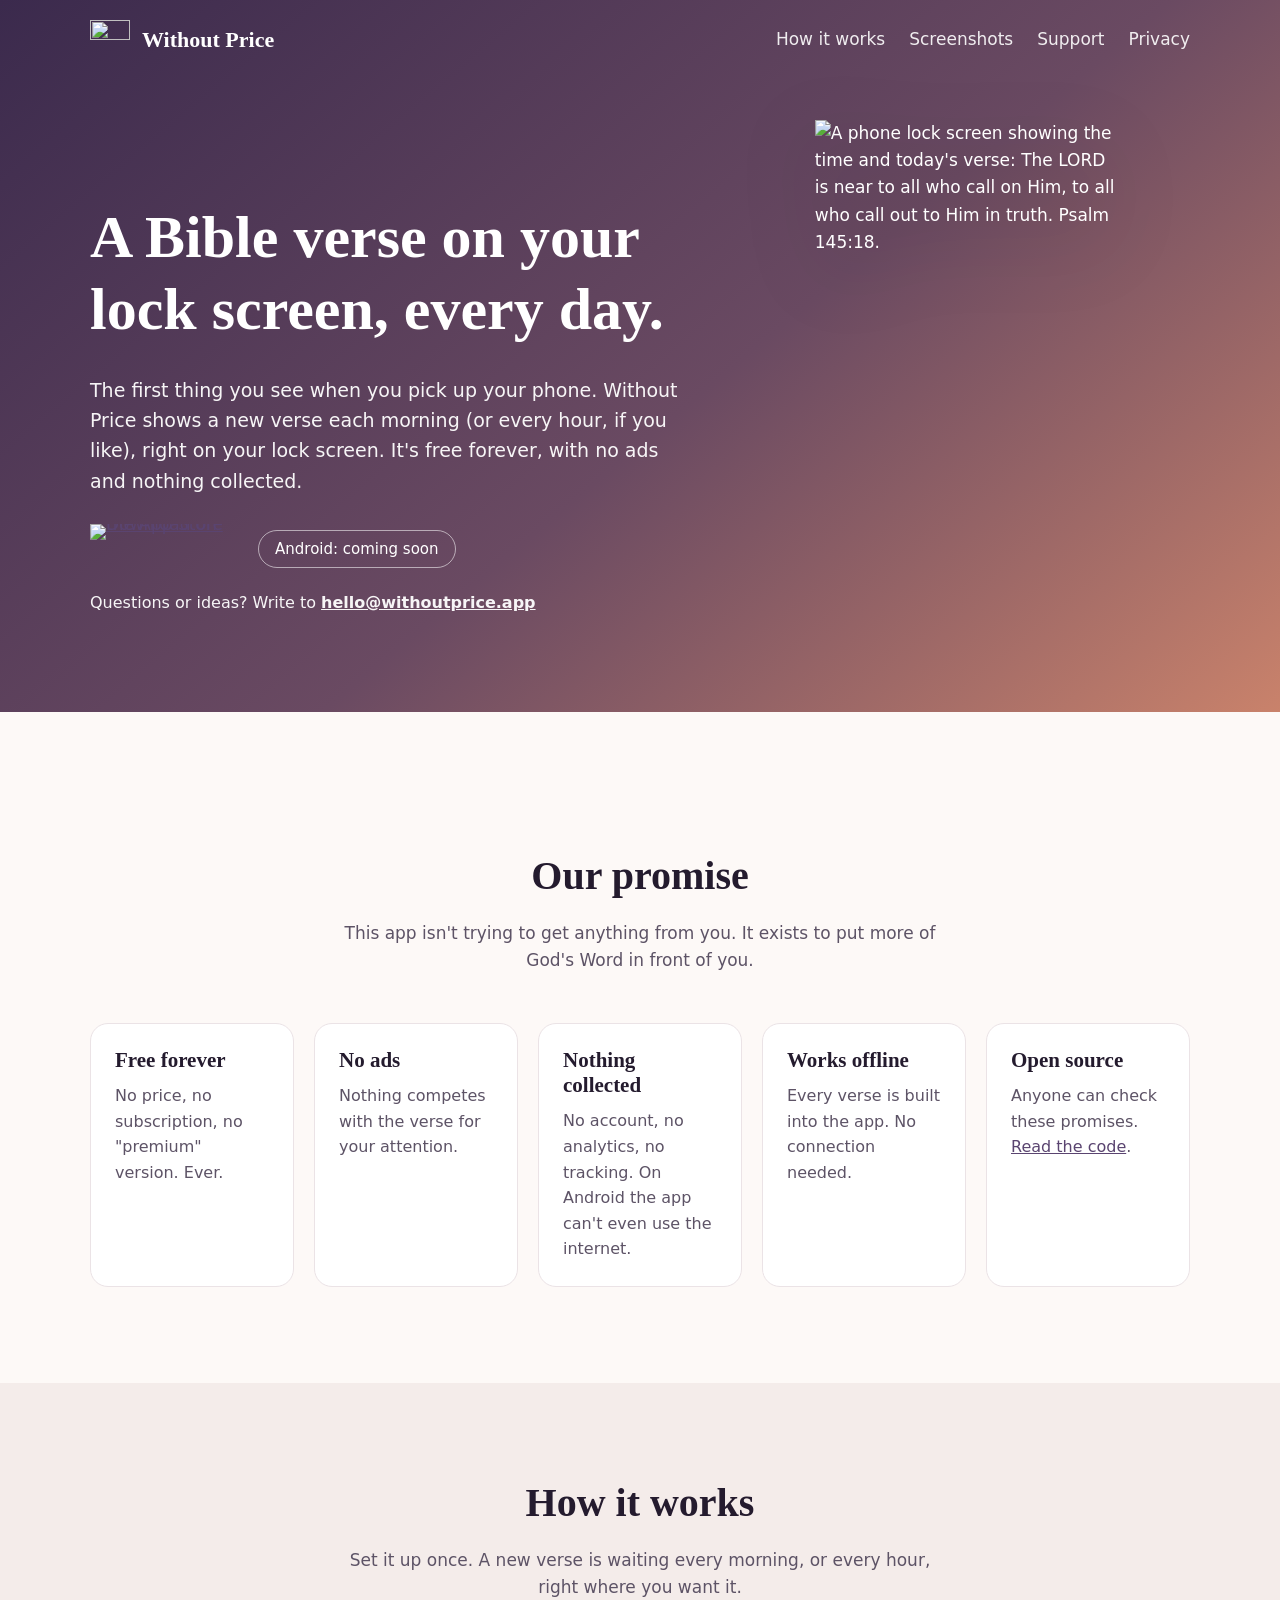
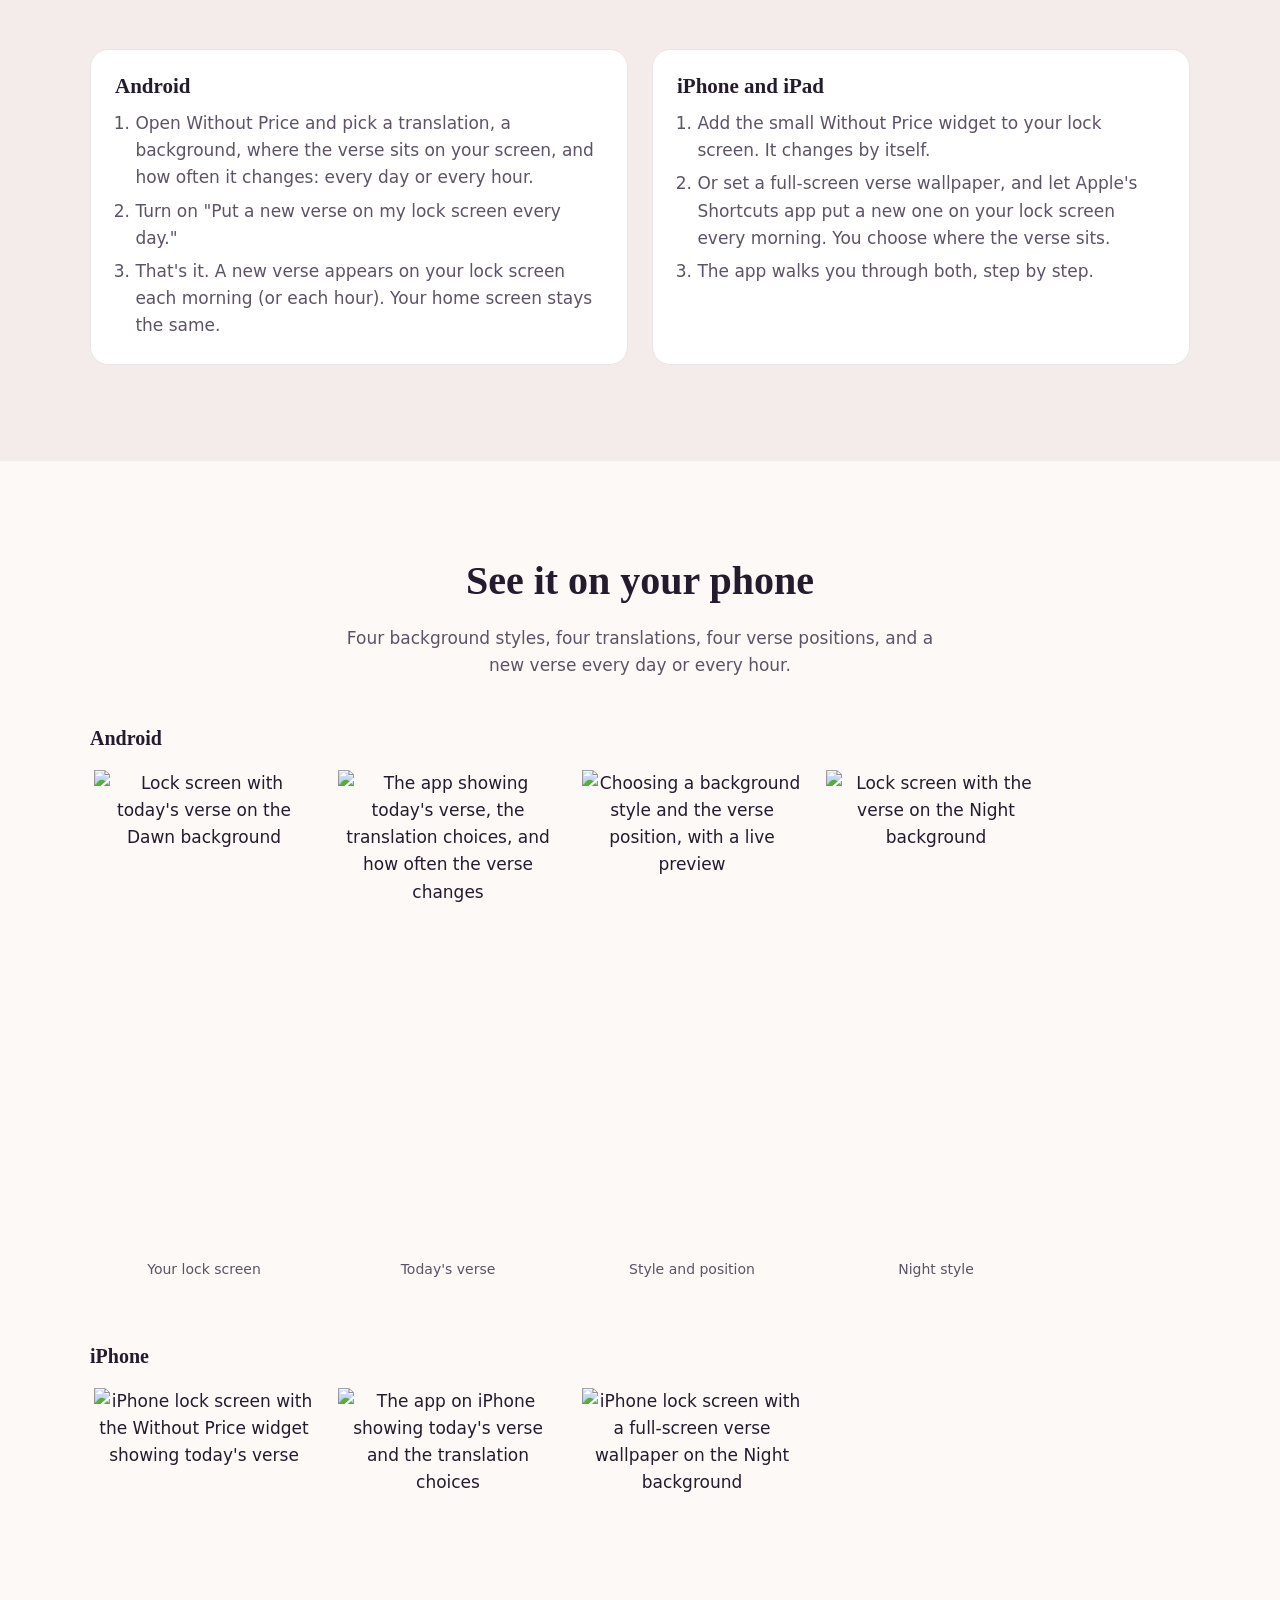
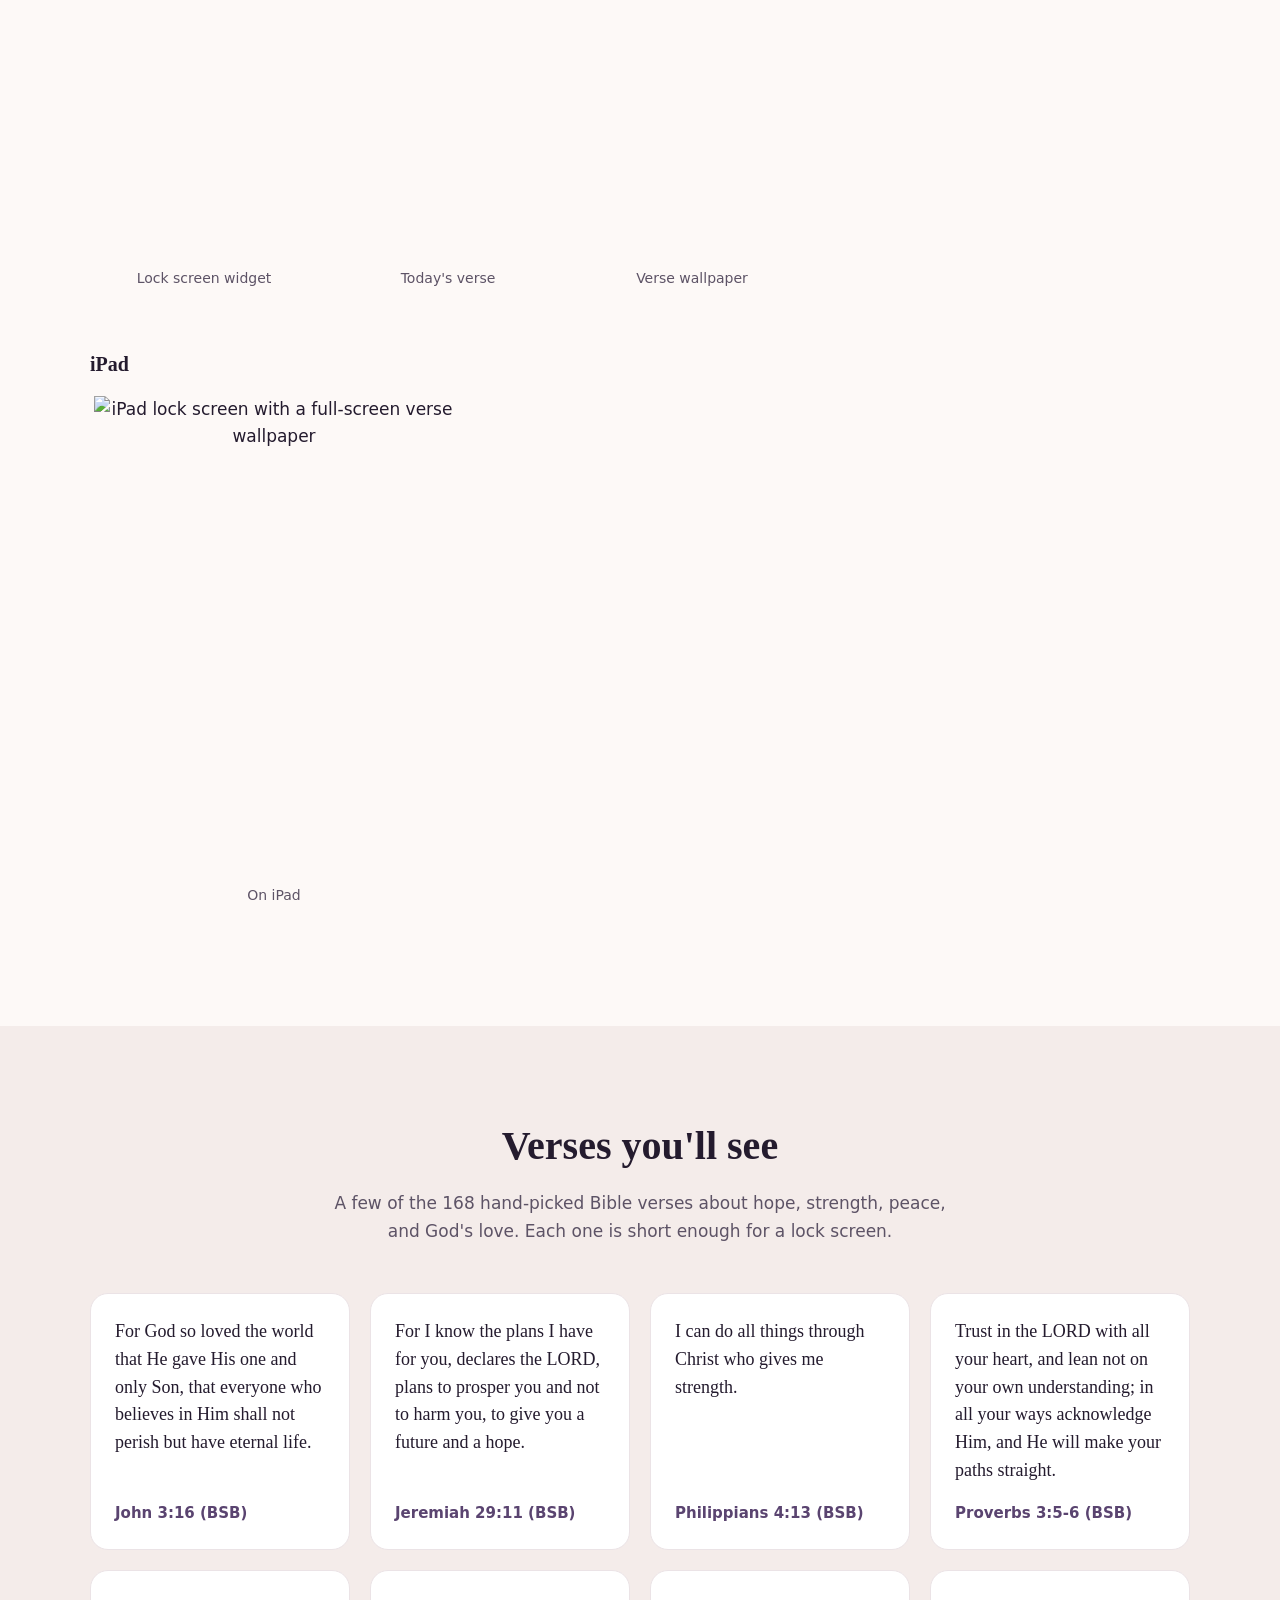
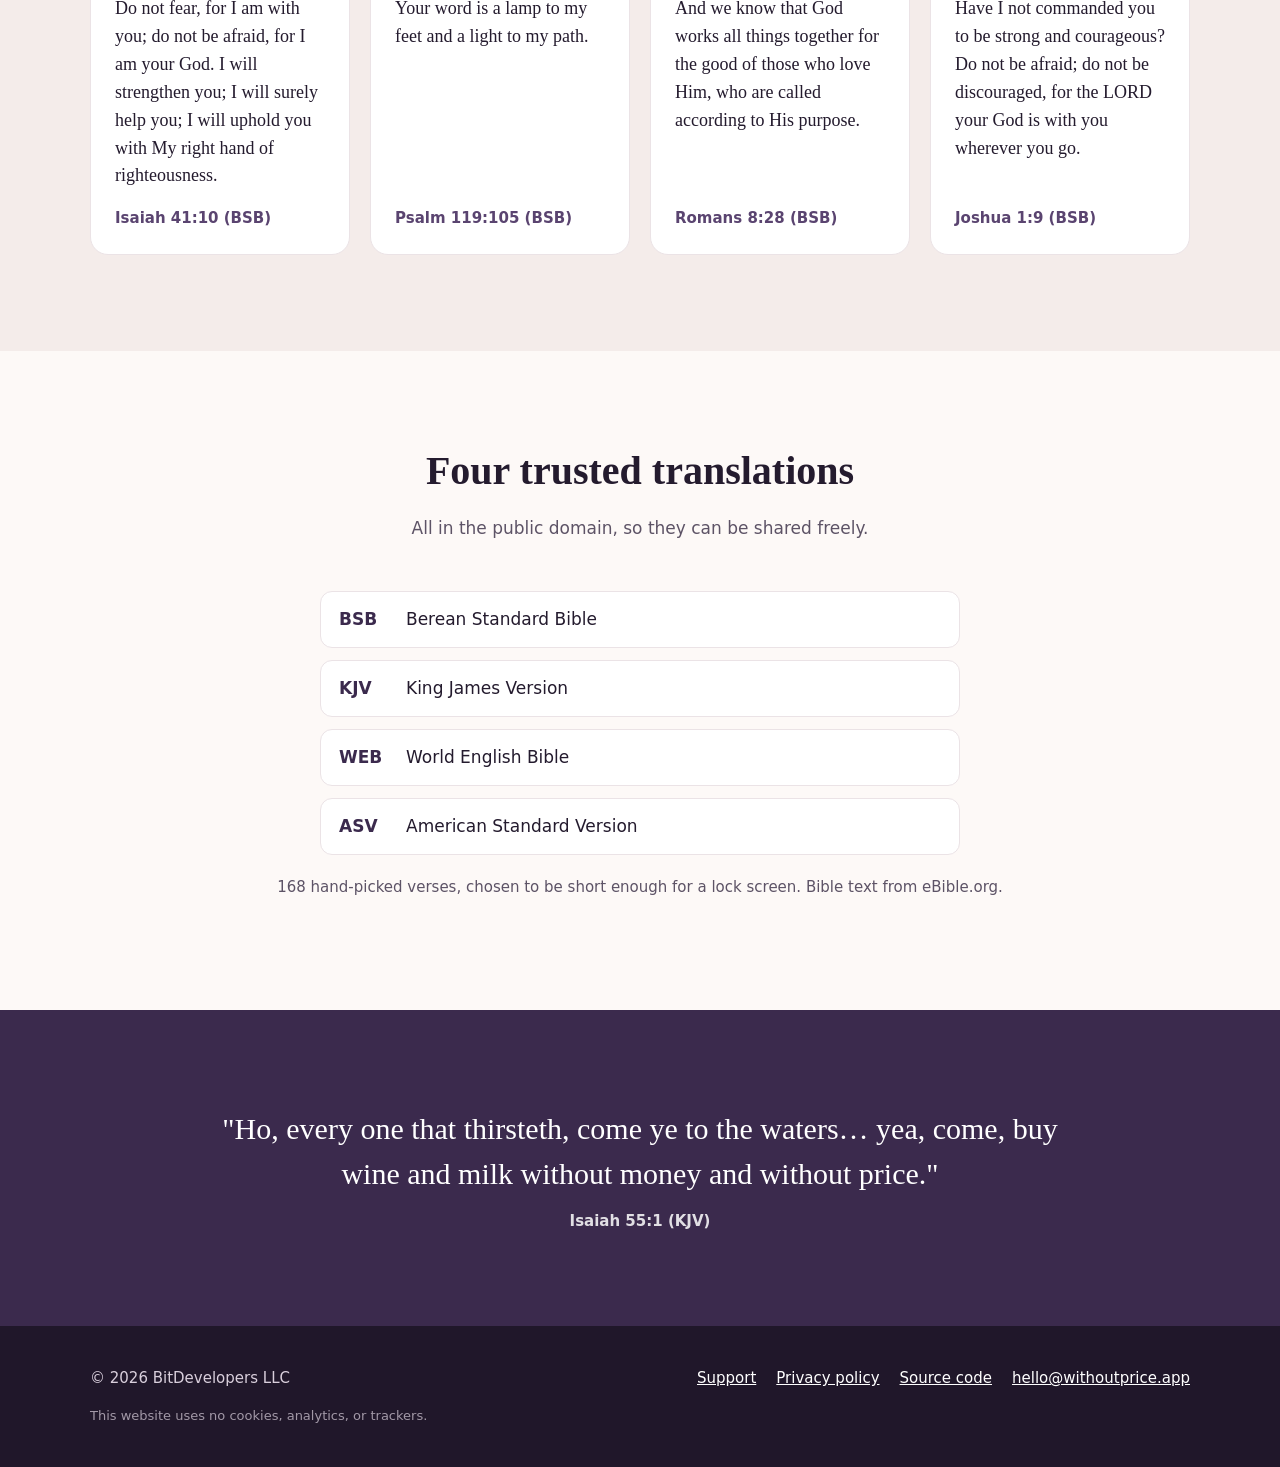
==== commit 5cf8fcba: "Website: link to the App Store now that iOS 1.0.0 is live Replace the "Coming soon" pills with Apple" ====
--- a/website/index.html
+++ b/website/index.html
@@ -7,6 +7,7 @@
   <meta name="description" content="A new Bible verse on your iPhone, iPad or Android lock screen every day, or every hour. Verse widget and wallpaper in KJV, BSB, WEB and ASV. Free, no ads, no tracking.">
   <link rel="canonical" href="https://withoutprice.app/">
   <meta name="theme-color" content="#3b2a4d">
+  <meta name="apple-itunes-app" content="app-id=6832399202">
 
   <!-- Link previews in messages and social media -->
   <meta property="og:type" content="website">
@@ -14,19 +15,19 @@
   <meta property="og:locale" content="en_US">
   <meta property="og:url" content="https://withoutprice.app/">
   <meta property="og:title" content="Without Price: a daily Bible verse on your lock screen">
-  <meta property="og:description" content="A Bible verse on your lock screen, every day. Free forever. No ads. Nothing collected. Coming soon to iPhone, iPad and Android.">
+  <meta property="og:description" content="A Bible verse on your lock screen, every day. Free forever. No ads. Nothing collected. Free on the App Store for iPhone and iPad. Android coming soon.">
   <meta property="og:image" content="https://withoutprice.app/assets/img/social-card.png?v=3">
   <meta property="og:image:width" content="1200">
   <meta property="og:image:height" content="630">
   <meta name="twitter:card" content="summary_large_image">
   <meta name="twitter:title" content="Without Price: a daily Bible verse on your lock screen">
-  <meta name="twitter:description" content="A new Bible verse on your lock screen every day. Free forever, no ads, nothing collected. Coming soon to iPhone, iPad and Android.">
+  <meta name="twitter:description" content="A new Bible verse on your lock screen every day. Free forever, no ads, nothing collected. Free on the App Store for iPhone and iPad. Android coming soon.">
   <meta name="twitter:image" content="https://withoutprice.app/assets/img/social-card.png?v=3">
 
   <link rel="icon" href="assets/img/favicon.ico" sizes="any">
   <link rel="icon" href="assets/img/favicon-32.png" type="image/png" sizes="32x32">
   <link rel="apple-touch-icon" href="assets/img/apple-touch-icon.png">
-  <link rel="stylesheet" href="assets/css/style.css?v=2">
+  <link rel="stylesheet" href="assets/css/style.css?v=3">
   <!-- Structured data for search engines. It is data, not code, so the strict CSP allows it. -->
   <script type="application/ld+json">
 [
@@ -41,6 +42,7 @@
     "operatingSystem": "iOS 17, iPadOS 17, Android 7.0 or later",
     "inLanguage": "en",
     "isAccessibleForFree": true,
+    "downloadUrl": "https://apps.apple.com/app/id6832399202",
     "offers": {
       "@type": "Offer",
       "price": "0",
@@ -103,12 +105,13 @@
             The first thing you see when you pick up your phone. Without Price shows a new verse
             each morning (or every hour, if you like), right on your lock screen. It's free forever, with no ads and nothing collected.
           </p>
-          <ul class="coming-soon" aria-label="Availability">
-            <li>Coming soon</li>
-            <li>iPhone</li>
-            <li>iPad</li>
-            <li>Android</li>
-          </ul>
+          <div class="get-app">
+            <a class="store-badge" href="https://apps.apple.com/app/id6832399202">
+              <img src="assets/img/app-store-badge.svg" width="150" height="50"
+                   alt="Download on the App Store">
+            </a>
+            <span class="soon-pill">Android: coming soon</span>
+          </div>
           <p class="notify">
             Questions or ideas? Write to <a href="mailto:hello@withoutprice.app">hello@withoutprice.app</a>
           </p>
--- a/website/assets/css/style.css
+++ b/website/assets/css/style.css
@@ -160,27 +160,36 @@
   opacity: 0.95;
 }
 
-.coming-soon {
+.get-app {
   display: flex;
   flex-wrap: wrap;
-  gap: 10px;
+  align-items: center;
+  gap: 14px 18px;
   margin: 28px 0 12px;
-  padding: 0;
-  list-style: none;
-}
-
-.coming-soon li {
+}
+
+/* Apple's badge artwork is used as supplied; only its size is set here. */
+.store-badge {
+  display: inline-block;
+  line-height: 0;
+}
+
+.store-badge img {
+  height: 50px;
+  width: auto;
+}
+
+.store-badge:focus-visible {
+  outline: 3px solid #fff;
+  outline-offset: 4px;
+  border-radius: 10px;
+}
+
+.soon-pill {
   border: 1px solid rgba(255, 255, 255, 0.55);
   border-radius: 999px;
   padding: 6px 16px;
   font-size: 15px;
-}
-
-.coming-soon li:first-child {
-  background: #fff;
-  color: var(--purple);
-  border-color: #fff;
-  font-weight: 700;
 }
 
 .hero .notify {
